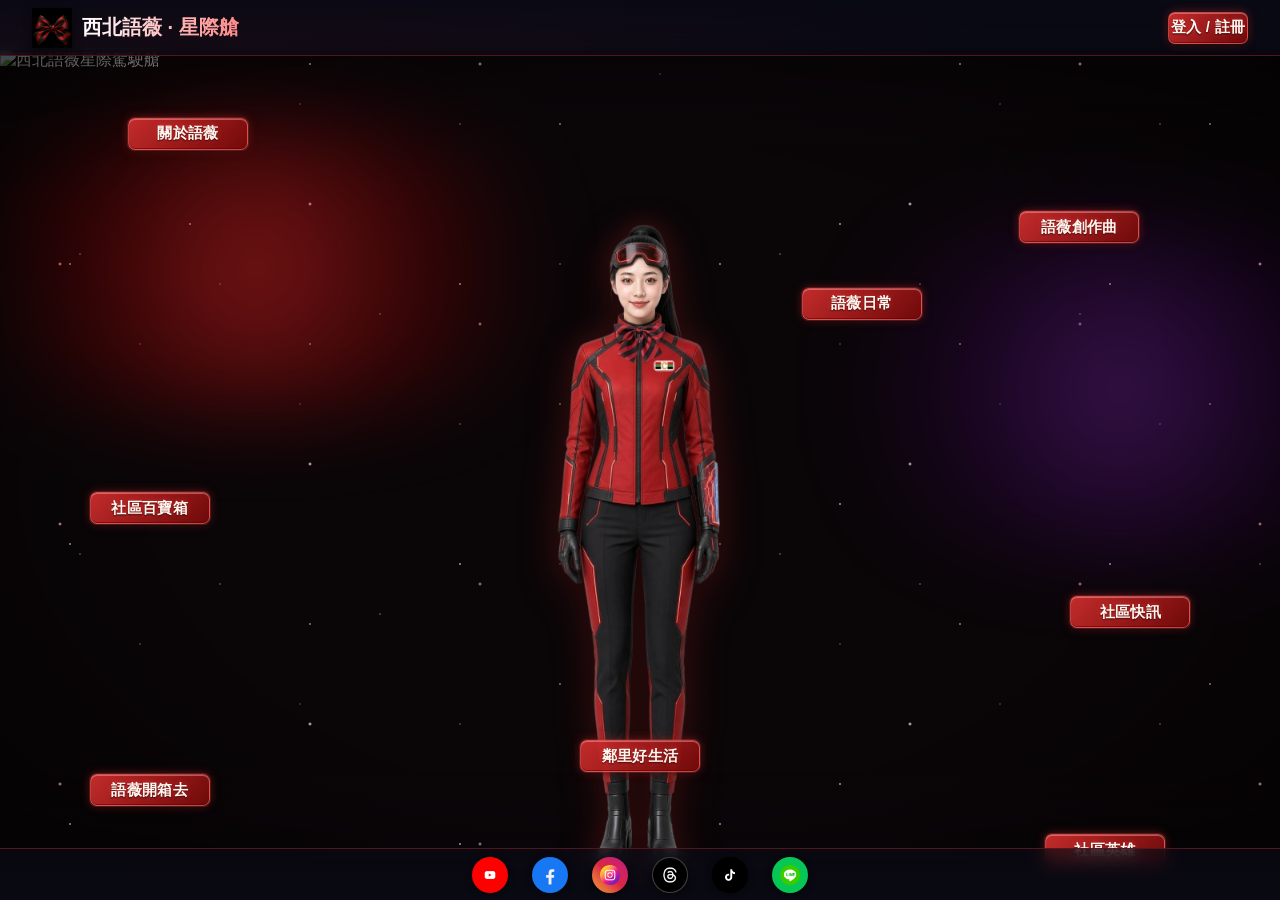
==== index.html @ d0bee178 "Add files via upload" ====
<!DOCTYPE html>
<html lang="zh-Hant">
<head>
    <meta charset="UTF-8">
    <meta name="viewport" content="width=device-width, initial-scale=1.0">
    <meta name="theme-color" content="#d32f2f">
    <meta name="apple-mobile-web-app-capable" content="yes">
    <meta name="apple-mobile-web-app-status-bar-style" content="black-translucent">
    <meta name="apple-mobile-web-app-title" content="語薇星際艙">
    <link rel="apple-touch-icon" href="assets/icon-192.png">
    <title>西北語薇星際艙</title>
    <link rel="stylesheet" href="css/styles.css?v=20261011-yuwei-82vh">
    <link rel="manifest" href="manifest.json">
</head>
<body>
    <div id="app" class="app-container">
      <div class="stars-bg" id="starsBg"></div>
      <!-- Header Bar -->
      <header class="header-bar">
        <div class="header-logo">
          <img class="logo-bowtie" src="assets/logo.svg" alt="西北語薇 LOGO"
               onerror="this.onerror=null;this.src='data:image/svg+xml;utf8,<svg xmlns=%22http://www.w3.org/2000/svg%22 viewBox=%220 0 64 64%22><defs><pattern id=%22s%22 patternUnits=%22userSpaceOnUse%22 width=%2212%22 height=%2212%22 patternTransform=%22rotate(45)%22><rect width=%226%22 height=%2212%22 fill=%22%23e53935%22/><rect x=%226%22 width=%226%22 height=%2212%22 fill=%22%23141414%22/></pattern></defs><path d=%22M4 18 Q20 22 30 32 Q20 42 4 46 Q14 32 4 18 Z%22 fill=%22url(%23s)%22 stroke=%22%235a0000%22 stroke-width=%221.2%22/><path d=%22M60 18 Q44 22 34 32 Q44 42 60 46 Q50 32 60 18 Z%22 fill=%22url(%23s)%22 stroke=%22%235a0000%22 stroke-width=%221.2%22/><path d=%22M26 24 L38 24 Q40 24 40 32 Q40 40 38 40 L26 40 Q24 40 24 32 Q24 24 26 24 Z%22 fill=%22url(%23s)%22 stroke=%22%235a0000%22 stroke-width=%221.2%22/></svg>'"/>
          <span class="header-title">西北語薇 · 星際艙</span>
        </div>
        <div class="header-user">
          <div class="starlight-cert" id="starlightCert" style="display:none;">
            <span class="level-badge" id="userLevel">LV1 見習艙員</span>
            <div class="exp-bar-wrap"><div class="exp-bar" id="userExpBar"></div></div>
            <span class="coins">✦ <span id="userCoins">0</span></span>
          </div>
          <button class="btn btn-ghost" id="installBtn" style="display:none;">↓ 安裝</button>
          <button class="btn" id="authBtn">登入 / 註冊</button>
        </div>
      </header>
      <!-- Main Content -->
      <main class="main-content">
        <!-- Home Page - Cockpit Full BG -->
        <section class="page page-transition cockpit-page active" id="page-home" data-level="0">
          <div class="cockpit-bg">
            <!-- 優先讀取使用者放置的真實背景圖 -->
            <img src="assets/cockpit-bg.jpg" alt="西北語薇星際駕駛艙"
                 onerror="this.onerror=null;this.src='https://coresg-normal.trae.ai/api/ide/v1/text_to_image?prompt=Interior%20of%20a%20futuristic%20sci-fi%20spacecraft%20cockpit%20control%20room%20with%20dark%20red%20and%20black%20color%20scheme%2C%20multiple%20HUD%20screens%20on%20top%2C%20a%20steering%20wheel%20console%20in%20the%20middle%2C%20pilot%20seat%20on%20right%2C%20storage%20locker%20box%20on%20left%2C%20holographic%20community%20map%20projector%20in%20bottom%20center%2C%20double%20unboxing%20screens%20bottom%20left%2C%20news%20ticker%20screen%20and%20shield%20honor%20display%20bottom%20right%2C%20space%20nebula%20red%20swirl%20outside%20the%20window%2C%20anime%20illustration%20style%2C%20cinematic%20lighting%2C%20highly%20detailed&image_size=portrait_16_9';"
                 referrerpolicy="no-referrer" />
            <!-- 駕駛艙窗外景色動畫：星際穿越流動星點 + 星雲脈動光暈 -->
            <div class="cockpit-window-anim">
              <div class="star-layer star-layer-1"></div>
              <div class="star-layer star-layer-2"></div>
              <div class="star-layer star-layer-3"></div>
              <div class="nebula-glow nebula-red"></div>
              <div class="nebula-glow nebula-purple"></div>
              <div class="floating-particles">
                <span></span><span></span><span></span><span></span><span></span>
                <span></span><span></span><span></span><span></span><span></span>
              </div>
            </div>
            <div class="cockpit-vignette"></div>
          </div>
          <!-- 西北語薇人物 — 優先載入 assets/yuwei.png，否則 fallback 生成圖 -->
          <div class="cockpit-figures">
            <img class="yuwei-figure" src="assets/yuwei.png" alt="西北語薇"
                 onerror="this.onerror=null;this.src='https://coresg-normal.trae.ai/api/ide/v1/text_to_image?prompt=full%20body%20portrait%20of%20a%20young%20beautiful%20asian%20woman%20with%20long%20black%20hair%20in%20high%20ponytail%2C%20wearing%20red%20sci-fi%20goggles%20on%20forehead%2C%20red%20and%20black%20tech%20jacket%20with%20red%20black%20striped%20bow%20tie%2C%20badge%20on%20left%20chest%2C%20glowing%20device%20on%20left%20forearm%2C%20black%20pants%2C%20black%20boots%2C%20standing%20front%20view%2C%20isolated%20on%20transparent%20background%2C%20realistic%20style%2C%20high%20detail&image_size=portrait_16_9';"
                 referrerpolicy="no-referrer" />
          </div>
          <div class="cockpit-hotspots">
            <button class="hotspot-btn hs-about" data-topic="about">
              <span class="hs-text">關於語薇</span></button>
            <button class="hotspot-btn hs-music" data-topic="music">
              <span class="hs-text">語薇創作曲</span></button>
            <button class="hotspot-btn hs-daily" data-topic="daily">
              <span class="hs-text">語薇日常</span></button>
            <button class="hotspot-btn hs-toolbox" data-topic="toolbox">
              <span class="hs-text">社區百寶箱</span></button>
            <button class="hotspot-btn hs-unbox" data-topic="unbox">
              <span class="hs-text">語薇開箱去</span></button>
            <button class="hotspot-btn hs-neighbor" data-topic="neighbor">
              <span class="hs-text">鄰里好生活</span></button>
            <button class="hotspot-btn hs-news" data-topic="news">
              <span class="hs-text">社區快訊</span></button>
            <button class="hotspot-btn hs-hero" data-topic="hero">
              <span class="hs-text">社區英雄</span></button>
          </div>
          <!-- 舊元素保留以防止 JS 報錯，但 CSS 強制隱藏 -->
          <div class="home-hero" style="display:none"></div>
          <div class="menu-3d-wrap" style="display:none"><div class="menu-3d-grid" id="menuGrid"></div></div>
        </section>
        <!-- Sub pages will be injected via JS -->
      </main>
      <!-- PWA 安裝提示 Modal -->
      <div class="modal-overlay" id="pwaInstallModal">
        <div class="modal-box pwa-install-box">
          <div class="pwa-install-icon">
            <svg viewBox="0 0 64 64" aria-hidden="true">
              <defs>
                <pattern id="pwaBowtie" patternUnits="userSpaceOnUse" width="12" height="12" patternTransform="rotate(45)">
                  <rect width="6" height="12" fill="#e53935"/>
                  <rect x="6" width="6" height="12" fill="#141414"/>
                </pattern>
              </defs>
              <path d="M4 18 Q20 22 30 32 Q20 42 4 46 Q14 32 4 18 Z" fill="url(#pwaBowtie)" stroke="#5a0000" stroke-width="1.2"/>
              <path d="M60 18 Q44 22 34 32 Q44 42 60 46 Q50 32 60 18 Z" fill="url(#pwaBowtie)" stroke="#5a0000" stroke-width="1.2"/>
              <path d="M26 24 L38 24 Q40 24 40 32 Q40 40 38 40 L26 40 Q24 40 24 32 Q24 24 26 24 Z" fill="url(#pwaBowtie)" stroke="#5a0000" stroke-width="1.2"/>
            </svg>
          </div>
          <h2 class="modal-title">安裝西北語薇</h2>
          <p class="modal-subtitle">將星際艙安裝到你的裝置，隨時與語薇展開冒險</p>
          <ul class="pwa-features">
            <li>🚀 一鍵開啟，離線也能暢遊星際</li>
            <li>📱 全螢幕沉浸式體驗</li>
            <li>⭐ 專屬西北語薇 APP 圖示</li>
          </ul>
          <div class="pwa-install-actions">
            <button class="btn btn-block" id="pwaInstallBtn">立即安裝</button>
            <button class="btn btn-ghost" id="pwaLaterBtn">稍後再說</button>
          </div>
        </div>
      </div>
      <!-- Login / Register Modal -->
      <div class="modal-overlay" id="authModal">
        <div class="modal-box">
          <h2 class="modal-title" id="authModalTitle">登入星光艙</h2>
          <p class="modal-subtitle" id="authModalSubtitle">與語薇一起展開星際冒險</p>
          <form id="authForm">
            <div class="form-group" id="nameGroup" style="display:none;">
              <label>艙員暱稱</label>
              <input type="text" id="inputName" placeholder="輸入你的星際名號" maxlength="20"/>
            </div>
            <div class="form-group">
              <label>電子郵件</label>
              <input type="email" id="inputEmail" placeholder="star@nwrose.tw" required/>
            </div>
            <div class="form-group">
              <label>密碼</label>
              <input type="password" id="inputPassword" placeholder="至少 6 個字元" minlength="6" required/>
            </div>
            <button type="submit" class="btn btn-block" id="authSubmitBtn">登入</button>
          </form>
          <div class="modal-divider">或</div>
          <button class="btn-google" id="googleSignInBtn">
            <svg width="18" height="18" viewBox="0 0 48 48"><path fill="#FFC107" d="M43.611 20.083H42V20H24v8h11.303c-1.649 4.657-6.08 8-11.303 8-6.627 0-12-5.373-12-12s5.373-12 12-12c3.059 0 5.842 1.154 7.961 3.039l5.657-5.657C34.046 6.053 29.268 4 24 4 12.955 4 4 12.955 4 24s8.955 20 20 20 20-8.955 20-20c0-1.341-.138-2.65-.389-3.917z"/><path fill="#FF3D00" d="m6.306 14.691 6.571 4.819C14.655 15.108 18.961 12 24 12c3.059 0 5.842 1.154 7.961 3.039l5.657-5.657C34.046 6.053 29.268 4 24 4 16.318 4 9.656 8.337 6.306 14.691z"/><path fill="#4CAF50" d="M24 44c5.166 0 9.86-1.977 13.409-5.192l-6.19-5.238C29.211 35.091 26.715 36 24 36c-5.202 0-9.619-3.317-11.283-7.946l-6.522 5.025C9.505 39.556 16.227 44 24 44z"/><path fill="#1976D2" d="M43.611 20.083H42V20H24v8h11.303c-.795 2.255-2.251 4.188-4.085 5.57l6.19 5.238C36.971 39.205 44 34 44 24c0-1.341-.138-2.65-.389-3.917z"/></svg>
            以 Google 帳號繼續
          </button>
          <div class="modal-switch">
            <span id="authModeSwitch">還沒有星光證？立即註冊</span>
          </div>
        </div>
      </div>
      <!-- Level Up Overlay -->
      <div class="level-up-overlay" id="levelUpOverlay">
        <div class="level-up-content">
          <div class="level-up-badge" id="levelUpBadge">LV UP!</div>
          <div class="level-up-title" id="levelUpTitle">升級為見習艙員</div>
        </div>
      </div>
      <!-- Footer — 社群媒體連結列（圖示可自行更換：替換 assets/social-*.png 即可） -->
      <footer class="footer-bar">
        <div class="footer-social">
          <a class="social-btn social-yt" href="https://www.youtube.com/@西北語薇" target="_blank" rel="noopener noreferrer" aria-label="Youtube">
            <img class="social-icon" src="assets/social-youtube.png" alt="Youtube"
                 onerror="this.onerror=null;this.src='data:image/svg+xml;utf8,<svg xmlns=%22http://www.w3.org/2000/svg%22 viewBox=%220 0 24 24%22 fill=%22%23ffffff%22><path d=%22M23.5 6.5a3 3 0 0 0-2.1-2.1C19.5 4 12 4 12 4s-7.5 0-9.4.4A3 3 0 0 0 .5 6.5 31 31 0 0 0 0 12a31 31 0 0 0 .5 5.5 3 3 0 0 0 2.1 2.1C4.5 20 12 20 12 20s7.5 0 9.4-.4a3 3 0 0 0 2.1-2.1A31 31 0 0 0 24 12a31 31 0 0 0-.5-5.5zM9.6 15.6V8.4l6.2 3.6-6.2 3.6z%22/></svg>'"/>
          </a>
          <a class="social-btn social-fb" href="https://www.facebook.com/nwcom.rose" target="_blank" rel="noopener noreferrer" aria-label="Facebook">
            <img class="social-icon" src="assets/social-facebook.png" alt="Facebook"
                 onerror="this.onerror=null;this.src='data:image/svg+xml;utf8,<svg xmlns=%22http://www.w3.org/2000/svg%22 viewBox=%220 0 24 24%22 fill=%22%23ffffff%22><path d=%22M22 12a10 10 0 1 0-11.6 9.9v-7H7.9V12h2.5V9.8c0-2.5 1.5-3.9 3.8-3.9 1.1 0 2.2.2 2.2.2v2.5h-1.2c-1.2 0-1.6.8-1.6 1.6V12h2.8l-.4 2.9h-2.3v7A10 10 0 0 0 22 12z%22/></svg>'"/>
          </a>
          <a class="social-btn social-ig" href="https://www.instagram.com/nwcom.rose" target="_blank" rel="noopener noreferrer" aria-label="Instagram">
            <img class="social-icon" src="assets/social-instagram.png" alt="Instagram"
                 onerror="this.onerror=null;this.src='data:image/svg+xml;utf8,<svg xmlns=%22http://www.w3.org/2000/svg%22 viewBox=%220 0 24 24%22 fill=%22%23ffffff%22><path d=%22M12 2.2c3.2 0 3.6 0 4.8.1 1.2.1 1.8.3 2.2.4.6.2 1 .5 1.4.9.4.4.7.8.9 1.4.2.4.3 1 .4 2.2.1 1.2.1 1.6.1 4.8s0 3.6-.1 4.8c-.1 1.2-.3 1.8-.4 2.2-.2.6-.5 1-.9 1.4-.4.4-.8.7-1.4.9-.4.2-1 .3-2.2.4-1.2.1-1.6.1-4.8.1s-3.6 0-4.8-.1c-1.2-.1-1.8-.3-2.2-.4-.6-.2-1-.5-1.4-.9-.4-.4-.7-.8-.9-1.4-.2-.4-.3-1-.4-2.2C2.2 15.6 2.2 15.2 2.2 12s0-3.6.1-4.8c.1-1.2.3-1.8.4-2.2.2-.6.5-1 .9-1.4.4-.4.8-.7 1.4-.9.4-.2 1-.3 2.2-.4C8.4 2.2 8.8 2.2 12 2.2zm0 1.8c-3.1 0-3.5 0-4.7.1-1.1.1-1.7.2-2.1.4-.5.2-.9.4-1.3.8-.4.4-.6.8-.8 1.3-.2.4-.3 1-.4 2.1C2.6 9.5 2.6 9.9 2.6 13s0 3.5.1 4.7c.1 1.1.2 1.7.4 2.1.2.5.4.9.8 1.3.4.4.8.6 1.3.8.4.2 1 .3 2.1.4 1.2.1 1.6.1 4.7.1s3.5 0 4.7-.1c1.1-.1 1.7-.2 2.1-.4.5-.2.9-.4 1.3-.8.4-.4.6-.8.8-1.3.2-.4.3-1 .4-2.1.1-1.2.1-1.6.1-4.7s0-3.5-.1-4.7c-.1-1.1-.2-1.7-.4-2.1-.2-.5-.4-.9-.8-1.3-.4-.4-.8-.6-1.3-.8-.4-.2-1-.3-2.1-.4-1.2-.1-1.6-.1-4.7-.1zm0 3a5 5 0 1 1 0 10 5 5 0 0 1 0-10zm0 1.8a3.2 3.2 0 1 0 0 6.4 3.2 3.2 0 0 0 0-6.4zm5.2-2.1a1.2 1.2 0 1 1 0 2.4 1.2 1.2 0 0 1 0-2.4z%22/></svg>'"/>
          </a>
          <a class="social-btn social-th" href="https://www.threads.com/@nwcom.rose" target="_blank" rel="noopener noreferrer" aria-label="Threads">
            <img class="social-icon" src="assets/social-threads.png" alt="Threads"
                 onerror="this.onerror=null;this.src='data:image/svg+xml;utf8,<svg xmlns=%22http://www.w3.org/2000/svg%22 viewBox=%220 0 24 24%22 fill=%22%23ffffff%22><path fill-rule=%22evenodd%22 clip-rule=%22evenodd%22 d=%22M12.262 0c-.937 0-1.7.001-2.44.041C6.194.199 3.7 2.677 3.548 6.123c-.08.183-.145.373-.196.57-.022.081-.04.162-.055.243-.078.418-.105.851-.105 1.294v.078c0 4.35 3.532 7.874 7.882 7.874h.018c3.798 0 6.936-2.7 7.725-6.372.064-.296.098-.598.101-.904h-3.76a3.95 3.95 0 0 1-2.393 3.387 4.24 4.24 0 0 1-1.79.395c-2.234 0-4.044-1.816-4.044-4.054 0-2.238 1.81-4.054 4.044-4.054.644 0 1.25.15 1.791.417a3.95 3.95 0 0 1 2.393 3.387h5.58c.003-.306-.033-.608-.097-.904-.8-3.672-3.927-6.372-7.725-6.372h-.018c-4.35 0-7.882 3.524-7.882 7.874v.078c0 .443.027.876.105 1.294.015.081.033.162.055.243.051.197.116.387.196.57.152 3.446 2.646 5.924 6.274 6.082.74.04 1.503.041 2.44.041s1.7-.001 2.44-.041c3.628-.158 6.122-2.636 6.274-6.082.08-.183.145-.373.196-.57.022-.081.04-.162.055-.243.078-.418.105-.851.105-1.294v-.078c0-4.35-3.532-7.874-7.882-7.874H12.262zm.252 6.5c-1.79 0-3.243 1.453-3.243 3.243 0 1.79 1.453 3.243 3.243 3.243 1.79 0 3.243-1.453 3.243-3.243 0-1.79-1.453-3.243-3.243-3.243z%22/></svg>'"/>
          </a>
          <a class="social-btn social-tt" href="https://www.tiktok.com/@nwcom.rose" target="_blank" rel="noopener noreferrer" aria-label="TikTok">
            <img class="social-icon" src="assets/social-tiktok.png" alt="TikTok"
                 onerror="this.onerror=null;this.src='data:image/svg+xml;utf8,<svg xmlns=%22http://www.w3.org/2000/svg%22 viewBox=%220 0 24 24%22 fill=%22%23ffffff%22><path d=%22M19.6 6.3a5.6 5.6 0 0 1-3.3-1.1 5.6 5.6 0 0 1-2.1-3.2h-3.4v13.1a2.8 2.8 0 1 1-2-2.7V8.8a6.2 6.2 0 1 0 5.4 6.1V9.2a8.9 8.9 0 0 0 5.4 1.8V7.6c0-.4 0-.9-.1-1.3z%22/></svg>'"/>
          </a>
          <a class="social-btn social-line" href="#" aria-label="Line" onclick="return false;">
            <img class="social-icon" src="assets/social-line.png" alt="Line"
                 onerror="this.onerror=null;this.src='data:image/svg+xml;utf8,<svg xmlns=%22http://www.w3.org/2000/svg%22 viewBox=%220 0 24 24%22 fill=%22%23ffffff%22><path d=%22M12 2C6.5 2 2 5.6 2 10c0 2.5 1.5 4.7 3.8 6.1-.1.5-.6 2.2-.7 2.6-.2.5.2.5.4.4.2-.1 2.4-1.6 3.3-2.2 1 .3 2.1.5 3.2.5 5.5 0 10-3.6 10-8S17.5 2 12 2zm-2 9.5c-.4 0-.7-.3-.7-.7s.3-.7.7-.7.7.3.7.7-.3.7-.7.7zm4 0c-.4 0-.7-.3-.7-.7s.3-.7.7-.7.7.3.7.7-.3.7-.7.7z%22/></svg>'"/>
          </a>
        </div>
      </footer>
    </div>

    <script src="https://www.gstatic.com/firebasejs/10.7.0/firebase-app-compat.js"></script>
    <script src="https://www.gstatic.com/firebasejs/10.7.0/firebase-auth-compat.js"></script>
    <script src="https://www.gstatic.com/firebasejs/10.7.0/firebase-firestore-compat.js"></script>
    <script>
        const firebaseConfig = {
            apiKey: "AIzaSyAH3dKwLLlg5-5jPwEbIZ2WKP41TaV68EY",
            authDomain: "nw-rose.firebaseapp.com",
            projectId: "nw-rose",
            storageBucket: "nw-rose.firebasestorage.app",
            messagingSenderId: "308252489419",
            appId: "1:308252489419:web:455d75bcc6398e78660d4e",
            measurementId: "G-3W3PYCF1D8"
        };
        firebase.initializeApp(firebaseConfig);
    </script>
    <script>
        if ('serviceWorker' in navigator) {
            window.addEventListener('load', () => {
                navigator.serviceWorker.register('./service-worker.js')
                    .then(registration => {
                        console.log('Service Worker 註冊成功:', registration);
                    })
                    .catch(error => {
                        console.log('Service Worker 註冊失敗:', error);
                    });
            });
        }
    </script>
    <script src="js/app.js?v=20261011-pwa-install"></script>
</body>
</html>
---- css/styles.css ----
* {
    margin: 0;
    padding: 0;
    box-sizing: border-box;
}

:root {
    --primary-red: #d32f2f;
    --dark-bg: #0a0a0f;
    --star-white: #ffffff;
}

.app-container {
    width: 100vw;
    height: 100vh;
    overflow: hidden;
    position: relative;
}

html, body {
    font-family: "Microsoft JhengHei", "PingFang TC", sans-serif;
    background: var(--dark-bg);
    color: #fff;
    -webkit-overflow-scrolling: touch;
}

.page {
    position: absolute;
    inset: 0;
    width: 100%;
    height: 100%;
    display: none;
    overflow: hidden;
}

.page.active {
    display: flex;
    flex-direction: column;
}

.page-transition {
    animation: starWarpIn 0.8s cubic-bezier(.2,.8,.2,1);
}

@keyframes starWarpIn {
    0% {
        opacity: 0;
        transform: scale(1.3) perspective(800px) rotateX(10deg);
        filter: blur(8px);
    }
    100% {
        opacity: 1;
        transform: scale(1) perspective(800px) rotateX(0);
        filter: blur(0);
    }
}

.stars-bg {
    position: absolute;
    inset: 0;
    z-index: 0;
    background: radial-gradient(ellipse at 20% 10%, rgba(211,47,47,0.25) 0%, transparent 50%),
                radial-gradient(ellipse at 80% 90%, rgba(211,47,47,0.15) 0%, transparent 50%),
                linear-gradient(180deg, #050510 0%, #0a0a1a 50%, #0f0508 100%);
}

.star {
    position: absolute;
    background: #fff;
    border-radius: 50%;
    pointer-events: none;
    animation: starFloat linear infinite;
}

@keyframes starFloat {
    0% {
        transform: translateY(0) translateX(0);
        opacity: 0.2;
    }
    50% {
        opacity: 1;
    }
    100% {
        transform: translateY(-120vh) translateX(15px);
        opacity: 0.2;
    }
}

.star.layer-1 {
    box-shadow: 0 0 4px rgba(255,255,255,0.8);
}

.star.layer-2 {
    box-shadow: 0 0 2px rgba(255,200,200,0.6);
}

.header-bar {
    position: fixed;
    top: 0;
    left: 0;
    width: 100%;
    z-index: 9999;
    display: flex;
    align-items: center;
    justify-content: space-between;
    padding: 1vh 3vw;
    background: linear-gradient(180deg, rgba(10,10,20,0.97) 0%, rgba(10,10,20,0.7) 100%);
    border-bottom: 1px solid rgba(211,47,47,0.35);
    backdrop-filter: blur(8px);
    -webkit-backdrop-filter: blur(8px);
    flex-shrink: 0;
    height: 7vh;
    min-height: 44px;
    box-sizing: border-box;
}

@media (min-width: 768px) {
    .header-bar {
        height: 6vh;
        min-height: 52px;
    }
}

@media (min-width: 1200px) {
    .header-bar {
        height: 5.5vh;
        min-height: 56px;
    }
}

.header-logo {
    display: flex;
    align-items: center;
    gap: 10px;
}

/* ===== Footer — 社群媒體連結列（固定底部、最上層） ===== */
.footer-bar {
    position: fixed;
    bottom: 0;
    left: 0;
    width: 100%;
    z-index: 9999;
    display: flex;
    align-items: center;
    justify-content: center;
    padding: 0.8vh 3vw;
    background: linear-gradient(0deg, rgba(10,10,20,0.97) 0%, rgba(10,10,20,0.7) 100%);
    border-top: 1px solid rgba(211,47,47,0.35);
    backdrop-filter: blur(8px);
    -webkit-backdrop-filter: blur(8px);
    height: 6.5vh;
    min-height: 42px;
    box-sizing: border-box;
}
@media (min-width: 768px) {
    .footer-bar { height: 6vh; min-height: 48px; }
}
@media (min-width: 1200px) {
    .footer-bar { height: 5.5vh; min-height: 52px; }
}
.footer-social {
    display: flex;
    align-items: center;
    justify-content: center;
    gap: clamp(8px, 3vw, 24px);
}
.social-btn {
    display: inline-flex;
    align-items: center;
    justify-content: center;
    width: 32px;
    height: 32px;
    border-radius: 50%;
    color: #fff;
    text-decoration: none;
    transition: transform 0.22s ease, filter 0.22s ease, box-shadow 0.22s ease;
    box-shadow: 0 2px 6px rgba(0,0,0,0.5);
}
.social-btn .social-icon {
    width: 18px;
    height: 18px;
    display: block;
    object-fit: contain;
}
.social-btn:hover {
    transform: translateY(-2px) scale(1.1);
    filter: brightness(1.15);
    box-shadow: 0 4px 10px rgba(0,0,0,0.6), 0 0 12px rgba(211,47,47,0.4);
}
.social-btn:active { transform: scale(0.95); }
.social-yt   { background: #FF0000; }
.social-fb   { background: #1877F2; }
.social-ig   { background: linear-gradient(45deg, #f09433 0%, #e6683c 25%, #dc2743 50%, #cc2366 75%, #bc1888 100%); }
.social-th   { background: #000000; border: 1px solid rgba(255,255,255,0.25); }
.social-tt   { background: #000000; }
.social-line { background: #06C755; }
@media (max-width: 360px) {
    .social-btn { width: 28px; height: 28px; }
    .social-btn .social-icon { width: 16px; height: 16px; }
}
@media (min-width: 768px) {
    .social-btn { width: 36px; height: 36px; }
    .social-btn .social-icon { width: 20px; height: 20px; }
}

.logo-bowtie {
    width: 40px;
    height: 40px;
    display: inline-block;
    object-fit: contain;
    filter: drop-shadow(0 2px 4px rgba(0,0,0,0.5));
}

.header-title {
    font-size: clamp(14px, 2.2vw, 20px);
    font-weight: 700;
    background: linear-gradient(90deg, #fff, #ff8888);
    -webkit-background-clip: text;
    color: transparent;
}

.header-user {
    display: flex;
    align-items: center;
    gap: 10px;
}

.btn {
    background: linear-gradient(135deg, var(--primary-red), #b71c1c);
    color: #fff;
    border: none;
    padding: 8px 16px;
    border-radius: 20px;
    font-weight: 600;
    cursor: pointer;
    box-shadow: 0 4px 15px rgba(211,47,47,0.4);
    transition: transform 0.2s;
}

.btn:hover {
    transform: translateY(-2px);
}

.btn-ghost {
    background: transparent;
    border: 1px solid rgba(211,47,47,0.6);
}

/* 登入/註冊按鈕 — 與首頁熱區按鈕同款：80×26 紅黑漸層 + 雙層發光 + 脈衝呼吸邊框 */
#authBtn {
    display: inline-flex;
    align-items: center;
    justify-content: center;
    width: 80px;
    min-width: 80px;
    max-width: 80px;
    height: 26px;
    min-height: 26px;
    padding: 0 4px;
    font-family: "Noto Sans TC", "Microsoft JhengHei", sans-serif;
    font-weight: 700;
    font-size: clamp(12px, 2.9vw, 14px);
    line-height: 1.1;
    color: #fff6ef;
    text-shadow: 0 0 5px rgba(255,60,60,0.6), 0 1px 2px rgba(0,0,0,0.9);
    background: linear-gradient(135deg, rgba(211,47,47,0.92) 0%, rgba(120,10,10,0.92) 100%);
    border: 1.2px solid rgba(255,120,120,0.5);
    border-radius: 7px;
    box-shadow:
        inset 0 1px 0 rgba(255,220,220,0.35),
        inset 0 -1px 0 rgba(80,0,0,0.5),
        0 2px 6px rgba(0,0,0,0.55),
        0 0 10px rgba(211,47,47,0.5);
    backdrop-filter: blur(1.5px);
    -webkit-backdrop-filter: blur(1.5px);
    cursor: pointer;
    transition: transform 0.22s ease, filter 0.22s ease, box-shadow 0.22s ease;
    letter-spacing: 0.3px;
    white-space: nowrap;
    box-sizing: border-box;
    text-align: center;
    animation: hsPulse 2.4s ease-in-out infinite;
}
#authBtn:hover {
    transform: translateY(-2px) scale(1.04);
    filter: brightness(1.2);
    box-shadow:
        inset 0 1px 0 rgba(255,220,220,0.35),
        inset 0 -1px 0 rgba(80,0,0,0.5),
        0 4px 10px rgba(0,0,0,0.6),
        0 0 18px rgba(211,47,47,0.75);
}
#authBtn:active {
    transform: scale(0.98);
}
@media (min-width: 768px) {
    #authBtn { width: 100px; height: 30px; font-size: 14px; }
}
@media (min-width: 1200px) {
    #authBtn { width: 120px; height: 32px; font-size: 15px; }
}
@media (max-width: 360px) {
    #authBtn { width: 72px; height: 24px; font-size: 11px; }
}

.starlight-cert {
    display: flex;
    align-items: center;
    gap: 15px;
    padding: 6px 14px;
    background: rgba(255,255,255,0.05);
    border: 1px solid rgba(211,47,47,0.3);
    border-radius: 14px;
}

.level-badge {
    padding: 3px 10px;
    background: linear-gradient(90deg, var(--primary-red), #ff6f6f);
    border-radius: 10px;
    font-size: 12px;
    font-weight: 700;
}

.exp-bar-wrap {
    width: clamp(80px, 15vw, 140px);
    height: 6px;
    background: rgba(255,255,255,0.1);
    border-radius: 3px;
    overflow: hidden;
}

.exp-bar {
    height: 100%;
    background: linear-gradient(90deg, var(--primary-red), #ffeb3b);
    width: 0%;
    transition: width 0.5s;
}

.coins {
    display: flex;
    align-items: center;
    gap: 4px;
    font-size: 13px;
}

.main-content {
    flex: 1;
    position: relative;
    overflow: hidden;
    padding-top: 7vh;
    padding-bottom: 6.5vh;
}
@media (min-width: 768px) {
    .main-content { padding-top: 6vh; padding-bottom: 6vh; }
}
@media (min-width: 1200px) {
    .main-content { padding-top: 5.5vh; padding-bottom: 5.5vh; }
}

.home-hero {
    position: relative;
    z-index: 2;
    height: 100%;
    display: flex;
    flex-direction: column;
    align-items: center;
    justify-content: flex-start;
    padding-top: 2vh;
}

.hero-portrait-wrap {
    width: clamp(120px, 22vw, 220px);
    height: clamp(120px, 22vw, 220px);
    border-radius: 50%;
    border: 3px solid var(--primary-red);
    box-shadow: 0 0 40px rgba(211,47,47,0.6);
    overflow: hidden;
    background: linear-gradient(135deg, #1a1a2e, #0a0a15);
    display: flex;
    align-items: center;
    justify-content: center;
    position: relative;
}

.hero-portrait-wrap img {
    width: 100%;
    height: 100%;
    object-fit: cover;
}

.hero-title {
    margin-top: 1.5vh;
    font-size: clamp(20px, 4vw, 36px);
    font-weight: 800;
    text-align: center;
    letter-spacing: 2px;
}

.hero-title span {
    color: var(--primary-red);
}

.hero-subtitle {
    margin-top: 0.6vh;
    font-size: clamp(12px, 1.8vw, 16px);
    color: rgba(255,255,255,0.7);
    text-align: center;
}

.menu-3d-wrap {
    flex: 1;
    width: 100%;
    position: relative;
    perspective: 1400px;
    display: flex;
    align-items: center;
    justify-content: center;
    padding: 1vh 0;
}

.menu-3d-grid {
    position: relative;
    width: min(96vw, 1100px);
    transform-style: preserve-3d;
    display: grid;
    gap: clamp(8px, 1.5vw, 18px);
    grid-template-columns: repeat(2, 1fr);
    grid-template-rows: repeat(4, 1fr);
    height: min(62vh, 520px);
}

.menu-card {
    position: relative;
    border-radius: clamp(10px, 1.4vw, 16px);
    background: linear-gradient(145deg, rgba(25,25,40,0.9), rgba(10,10,20,0.9));
    border: 1px solid rgba(211,47,47,0.35);
    padding: clamp(10px, 1.2vw, 16px);
    cursor: pointer;
    transition: transform 0.35s cubic-bezier(.2,.8,.2,1), box-shadow 0.35s;
    transform-style: preserve-3d;
    display: flex;
    flex-direction: column;
    align-items: center;
    justify-content: center;
    gap: 8px;
}

.menu-card:hover {
    transform: translateZ(40px) rotateX(4deg) rotateY(-4deg);
    box-shadow: 0 15px 40px rgba(211,47,47,0.4), 0 0 0 1px rgba(211,47,47,0.6) inset;
}

.menu-card-icon {
    width: clamp(32px, 5vw, 52px);
    height: clamp(32px, 5vw, 52px);
    display: flex;
    align-items: center;
    justify-content: center;
    border-radius: 12px;
    background: linear-gradient(135deg, var(--primary-red), #8b0000);
    box-shadow: 0 4px 15px rgba(211,47,47,0.5);
    font-size: clamp(18px, 2.8vw, 28px);
}

.menu-card-title {
    font-size: clamp(12px, 1.8vw, 17px);
    font-weight: 700;
    text-align: center;
}

.menu-card-desc {
    font-size: clamp(10px, 1.3vw, 12px);
    color: rgba(255,255,255,0.55);
    text-align: center;
    line-height: 1.3;
}

.subpage-layout {
    flex-direction: column;
    padding: 2vh 4vw;
    gap: 1.5vh;
}

.subpage-header {
    display: flex;
    align-items: center;
    gap: 12px;
}

.back-btn {
    width: 36px;
    height: 36px;
    border-radius: 50%;
    background: rgba(211,47,47,0.2);
    border: 1px solid rgba(211,47,47,0.5);
    color: #fff;
    cursor: pointer;
    display: flex;
    align-items: center;
    justify-content: center;
    font-size: 18px;
}

.subpage-title {
    font-size: clamp(18px, 3vw, 28px);
    font-weight: 700;
    color: var(--primary-red);
}

.subpage-content {
    flex: 1;
    background: rgba(255,255,255,0.04);
    border: 1px solid rgba(211,47,47,0.2);
    border-radius: 16px;
    padding: clamp(16px, 2vw, 28px);
    display: flex;
    flex-direction: column;
    align-items: center;
    justify-content: center;
    text-align: center;
    overflow: hidden;
}

.placeholder-title {
    font-size: clamp(24px, 4vw, 44px);
    font-weight: 800;
    margin-bottom: 12px;
}

.placeholder-subtitle {
    font-size: clamp(13px, 2vw, 18px);
    color: rgba(255,255,255,0.7);
}

.modal-overlay {
    position: fixed;
    inset: 0;
    background: rgba(0,0,0,0.8);
    z-index: 100;
    display: none;
    align-items: center;
    justify-content: center;
    padding: 20px;
    backdrop-filter: blur(6px);
}

.modal-overlay.active {
    display: flex;
    animation: fadeIn 0.3s;
}

.modal-box {
    width: min(92vw, 420px);
    background: linear-gradient(160deg, #141428, #0a0a1a);
    border: 1px solid rgba(211,47,47,0.4);
    border-radius: 20px;
    padding: 28px 24px;
    box-shadow: 0 30px 80px rgba(211,47,47,0.3);
}

.modal-title {
    font-size: 22px;
    font-weight: 800;
    text-align: center;
    margin-bottom: 6px;
}

.modal-subtitle {
    font-size: 13px;
    color: rgba(255,255,255,0.6);
    text-align: center;
    margin-bottom: 22px;
}

.form-group {
    margin-bottom: 14px;
}

.form-group label {
    display: block;
    font-size: 13px;
    color: rgba(255,255,255,0.8);
    margin-bottom: 6px;
}

.form-group input {
    width: 100%;
    padding: 12px 14px;
    border-radius: 12px;
    background: rgba(255,255,255,0.06);
    border: 1px solid rgba(211,47,47,0.3);
    color: #fff;
    font-size: 14px;
    outline: none;
    transition: border-color 0.2s;
}

.form-group input:focus {
    border-color: var(--primary-red);
}

.btn-block {
    width: 100%;
    padding: 13px;
    border-radius: 12px;
    margin-top: 8px;
    font-size: 15px;
}

.modal-divider {
    display: flex;
    align-items: center;
    gap: 10px;
    margin: 18px 0;
    color: rgba(255,255,255,0.4);
    font-size: 12px;
}

.modal-divider::before,
.modal-divider::after {
    content: "";
    flex: 1;
    height: 1px;
    background: rgba(255,255,255,0.15);
}

.btn-google {
    width: 100%;
    padding: 12px;
    border-radius: 12px;
    background: #fff;
    color: #444;
    border: none;
    font-weight: 600;
    cursor: pointer;
    display: flex;
    align-items: center;
    justify-content: center;
    gap: 8px;
}

.modal-switch {
    margin-top: 16px;
    text-align: center;
    font-size: 13px;
    color: rgba(255,255,255,0.6);
}

.modal-switch span {
    color: var(--primary-red);
    font-weight: 600;
    cursor: pointer;
}

@keyframes fadeIn {
    from { opacity: 0; }
    to { opacity: 1; }
}

.level-up-overlay {
    position: fixed;
    inset: 0;
    z-index: 200;
    pointer-events: none;
    display: none;
    align-items: center;
    justify-content: center;
    background: radial-gradient(circle, rgba(211,47,47,0.3) 0%, rgba(0,0,0,0.9) 100%);
}

.level-up-overlay.active {
    display: flex;
    animation: levelBg 1.2s ease;
}

.level-up-content {
    text-align: center;
}

.level-up-badge {
    font-size: clamp(40px, 8vw, 80px);
    font-weight: 900;
    background: linear-gradient(135deg, #ffeb3b, var(--primary-red), #fff);
    -webkit-background-clip: text;
    color: transparent;
    filter: drop-shadow(0 0 20px rgba(255,235,59,0.8));
    animation: levelBadge 1.2s cubic-bezier(.2,1.6,.4,1);
}

.level-up-title {
    font-size: clamp(18px, 3vw, 28px);
    font-weight: 700;
    color: #fff;
    margin-top: 10px;
}

@keyframes levelBg {
    0% { opacity: 0; }
    20% { opacity: 1; }
    100% { opacity: 0; }
}

@keyframes levelBadge {
    0% {
        transform: scale(0.2) rotate(-20deg);
        opacity: 0;
    }
    40% {
        transform: scale(1.2) rotate(5deg);
        opacity: 1;
    }
    100% {
        transform: scale(1) rotate(0);
        opacity: 0;
    }
}

.reward-float {
    position: fixed;
    z-index: 150;
    padding: 6px 14px;
    background: linear-gradient(135deg, var(--primary-red), #ff6f6f);
    color: #fff;
    border-radius: 20px;
    font-weight: 700;
    font-size: 14px;
    pointer-events: none;
    animation: rewardFloat 1.5s ease forwards;
    box-shadow: 0 6px 20px rgba(211,47,47,0.5);
}

@keyframes rewardFloat {
    0% {
        opacity: 0;
        transform: translateY(0) scale(0.8);
    }
    20% {
        opacity: 1;
        transform: translateY(-20px) scale(1);
    }
    100% {
        opacity: 0;
        transform: translateY(-80px) scale(0.9);
    }
}

@media (min-width: 768px) {
    .menu-3d-grid {
        grid-template-columns: repeat(4, 1fr);
        grid-template-rows: repeat(2, 1fr);
    }
}

@media (min-width: 1200px) {
    .header-bar {
        padding: 1vh 2.5vw;
    }
}

.no-scrollbar::-webkit-scrollbar {
    display: none;
}

.no-scrollbar {
    scrollbar-width: none;
}

::-webkit-scrollbar {
    display: none;
}

body {
    scrollbar-width: none;
}

/* ===== 太空艙控制台菜單（覆蓋既有卡片風格） ===== */
.menu-3d-wrap {
  background: 
    radial-gradient(ellipse at 50% 100%, rgba(211,47,47,0.2) 0%, transparent 60%),
    repeating-linear-gradient(90deg, rgba(255,255,255,0.02) 0px, rgba(255,255,255,0.02) 1px, transparent 1px, transparent 40px),
    repeating-linear-gradient(0deg, rgba(255,255,255,0.02) 0px, rgba(255,255,255,0.02) 1px, transparent 1px, transparent 40px);
  border-top: 1px solid rgba(211,47,47,0.25);
  border-bottom: 1px solid rgba(211,47,47,0.25);
}
.menu-3d-grid {
  grid-template-columns: repeat(2, 1fr) !important;
  grid-template-rows: repeat(4, 1fr) !important;
  gap: clamp(6px, 1vw, 14px) !important;
  padding: clamp(8px, 1.2vw, 16px) !important;
  height: min(62vh, 540px) !important;
  width: min(96vw, 1100px) !important;
  perspective: 1200px;
}
@media (min-width: 768px) {
  .menu-3d-grid {
    grid-template-columns: repeat(4, 1fr) !important;
    grid-template-rows: repeat(2, 1fr) !important;
  }
}
/* 單一格子：太空艙置物平台 */
.menu-card {
  position: relative !important;
  flex-direction: column !important;
  justify-content: space-between !important;
  padding: clamp(6px, 0.9vw, 12px) !important;
  border-radius: clamp(8px, 1vw, 14px) !important;
  background: 
    linear-gradient(180deg, rgba(35,35,55,0.95) 0%, rgba(18,18,32,0.95) 100%) !important;
  border: 1px solid rgba(211,47,47,0.4) !important;
  box-shadow:
    inset 0 1px 0 rgba(255,255,255,0.08),
    inset 0 -8px 20px rgba(0,0,0,0.5),
    0 4px 18px rgba(0,0,0,0.5),
    0 0 0 1px rgba(211,47,47,0.15) !important;
  transform-style: preserve-3d !important;
  transition: transform 0.35s cubic-bezier(.2,.8,.2,1), box-shadow 0.35s !important;
  cursor: default !important;
  overflow: visible !important;
}
.menu-card::before {
  content: "";
  position: absolute;
  left: clamp(6px,1vw,12px);
  right: clamp(6px,1vw,12px);
  bottom: clamp(20%,2vw,28%);
  height: clamp(10px,1.4vw,16px);
  background:
    radial-gradient(ellipse at 50% 50%, rgba(211,47,47,0.5) 0%, transparent 70%);
  filter: blur(2px);
  z-index: 0;
  pointer-events: none;
}
.menu-card:hover {
  transform: translateZ(45px) rotateX(3deg) !important;
  box-shadow:
    inset 0 1px 0 rgba(255,255,255,0.12),
    inset 0 -8px 20px rgba(0,0,0,0.5),
    0 18px 50px rgba(211,47,47,0.35),
    0 0 0 1px rgba(211,47,47,0.7) !important;
}
/* 移除既有 icon 區塊，改為物品展示區 */
.menu-card-icon { display: none !important; }
.cockpit-item {
  position: relative;
  z-index: 2;
  flex: 1;
  width: 100%;
  display: flex;
  align-items: center;
  justify-content: center;
  min-height: 0;
  padding: clamp(2px,0.4vw,4px);
}
.cockpit-item svg {
  width: 100%;
  height: 100%;
  max-width: clamp(70px, 11vw, 120px);
  max-height: clamp(70px, 11vw, 120px);
  filter:
    drop-shadow(0 4px 8px rgba(0,0,0,0.6))
    drop-shadow(0 0 8px rgba(211,47,47,0.35));
  transition: transform 0.5s cubic-bezier(.2,.8,.2,1), filter 0.5s;
  transform-origin: 50% 85%;
}
.menu-card:hover .cockpit-item svg {
  transform: translateY(-6px) rotate(-2deg) scale(1.06);
  filter:
    drop-shadow(0 10px 14px rgba(0,0,0,0.7))
    drop-shadow(0 0 16px rgba(211,47,47,0.7));
  animation: floatItem 3s ease-in-out 0.5s infinite;
}
@keyframes floatItem {
  0%,100% { transform: translateY(-6px) rotate(-2deg) scale(1.06); }
  50% { transform: translateY(-12px) rotate(2deg) scale(1.08); }
}
/* 文字區塊 */
.menu-card-text {
  position: relative;
  z-index: 3;
  width: 100%;
  display: flex;
  flex-direction: column;
  gap: clamp(2px,0.4vw,4px);
  padding-top: clamp(4px,0.6vw,6px);
  border-top: 1px dashed rgba(211,47,47,0.35);
}
.menu-card-title {
  font-size: clamp(11px, 1.6vw, 15px) !important;
  font-weight: 700 !important;
  line-height: 1.2 !important;
  text-align: left !important;
  color: #fff !important;
  padding-left: 2px;
}
.menu-card-desc {
  display: none !important;
}
.menu-card-item-name {
  font-size: clamp(9px,1.15vw,11px);
  color: rgba(255,160,160,0.9);
  font-family: "Consolas", "Courier New", monospace;
  letter-spacing: 0.5px;
  padding-left: 2px;
}
/* 進入按鈕 */
.cockpit-enter-btn {
  position: relative;
  z-index: 4;
  margin-top: clamp(4px,0.6vw,6px);
  width: 100%;
  padding: clamp(5px,0.7vw,7px) clamp(8px,1vw,12px);
  border-radius: clamp(6px,0.8vw,10px);
  background: linear-gradient(135deg, #d32f2f 0%, #8b0000 100%);
  color: #fff;
  border: 1px solid rgba(255,255,255,0.2);
  font-size: clamp(10px,1.3vw,12px);
  font-weight: 700;
  letter-spacing: 0.8px;
  cursor: pointer;
  box-shadow:
    inset 0 1px 0 rgba(255,255,255,0.25),
    0 3px 10px rgba(211,47,47,0.5);
  transition: all 0.2s;
  display: inline-flex;
  align-items: center;
  justify-content: center;
  gap: 5px;
}
.cockpit-enter-btn:hover {
  transform: translateY(-1px);
  box-shadow:
    inset 0 1px 0 rgba(255,255,255,0.3),
    0 6px 18px rgba(211,47,47,0.7);
  filter: brightness(1.15);
}
.cockpit-enter-btn:active { transform: translateY(0); filter: brightness(0.95); }
.cockpit-enter-btn.locked {
  background: linear-gradient(135deg, #444 0%, #222 100%);
  border-color: rgba(255,255,255,0.1);
  box-shadow: inset 0 1px 0 rgba(255,255,255,0.1);
  cursor: not-allowed;
}

/* =======================================================
   COCKPIT REAL BG (v3 - 真實圖片背景 + 8 熱區)
   ======================================================= */
#page-home.cockpit-page {
  position: fixed;
  top: 7vh; left: 0;
  padding: 0 !important;
  margin: 0 !important;
  width: 100vw;
  height: 93vh;
  background: #0a0608;
  overflow: hidden;
}
@media (min-width: 768px) {
  #page-home.cockpit-page { top: 6vh; height: 94vh; }
}
@media (min-width: 1200px) {
  #page-home.cockpit-page { top: 5.5vh; height: 94.5vh; }
}
#page-home.cockpit-page .home-hero,
#page-home.cockpit-page .menu-3d-wrap {
  display: none !important;
}
.cockpit-bg {
  position: absolute;
  inset: 0;
  width: 100%;
  height: 100%;
  overflow: hidden;
  z-index: 0;
}
.cockpit-bg img {
  width: 100%;
  height: 100%;
  object-fit: cover;
  object-position: center center;
  display: block;
  user-select: none;
  -webkit-user-drag: none;
}
/* ===== 駕駛艙窗外景色動畫：星際穿越 + 星雲脈動 ===== */
.cockpit-window-anim {
  position: absolute;
  inset: 0;
  width: 100%;
  height: 100%;
  overflow: hidden;
  z-index: 1;
  pointer-events: none;
  mix-blend-mode: screen;
}
/* 三層星點，不同速度與密度，營造深度穿越感 */
.star-layer {
  position: absolute;
  top: -50%;
  left: -50%;
  width: 200%;
  height: 200%;
  background-repeat: repeat;
  will-change: transform;
}
.star-layer-1 {
  background-image:
    radial-gradient(1px 1px at 20px 30px, #fff, transparent),
    radial-gradient(1px 1px at 80px 120px, rgba(255,255,255,0.8), transparent),
    radial-gradient(1px 1px at 160px 60px, #fff, transparent),
    radial-gradient(1px 1px at 240px 180px, rgba(255,255,255,0.7), transparent),
    radial-gradient(1px 1px at 320px 90px, #fff, transparent),
    radial-gradient(1px 1px at 400px 200px, rgba(255,255,255,0.9), transparent),
    radial-gradient(1px 1px at 500px 40px, #fff, transparent),
    radial-gradient(1px 1px at 600px 150px, rgba(255,255,255,0.6), transparent);
  background-size: 700px 300px;
  opacity: 0.7;
  animation: starWarp 8s linear infinite;
}
.star-layer-2 {
  background-image:
    radial-gradient(1.5px 1.5px at 60px 80px, #ffe0e0, transparent),
    radial-gradient(1.5px 1.5px at 180px 40px, #fff, transparent),
    radial-gradient(1.5px 1.5px at 300px 160px, rgba(255,220,220,0.9), transparent),
    radial-gradient(1.5px 1.5px at 450px 100px, #fff, transparent),
    radial-gradient(1.5px 1.5px at 550px 220px, rgba(255,240,240,0.8), transparent);
  background-size: 650px 280px;
  opacity: 0.85;
  animation: starWarp 5s linear infinite;
}
.star-layer-3 {
  background-image:
    radial-gradient(2px 2px at 100px 120px, #ffb3b3, transparent),
    radial-gradient(2px 2px at 350px 60px, #fff, transparent),
    radial-gradient(2px 2px at 520px 180px, rgba(255,180,180,0.9), transparent);
  background-size: 600px 260px;
  opacity: 0.95;
  animation: starWarp 3s linear infinite;
}
@keyframes starWarp {
  0%   { transform: translate3d(0, 0, 0); }
  100% { transform: translate3d(-350px, -150px, 0); }
}
/* 星雲脈動光暈 */
.nebula-glow {
  position: absolute;
  border-radius: 50%;
  filter: blur(40px);
  will-change: opacity, transform;
}
.nebula-red {
  top: 8%;
  left: -10%;
  width: 60%;
  height: 35%;
  background: radial-gradient(circle, rgba(255,40,40,0.45) 0%, rgba(180,0,0,0.25) 40%, transparent 70%);
  animation: nebulaPulseRed 6s ease-in-out infinite;
}
.nebula-purple {
  top: 20%;
  right: -15%;
  width: 55%;
  height: 40%;
  background: radial-gradient(circle, rgba(140,40,200,0.35) 0%, rgba(80,0,120,0.2) 40%, transparent 70%);
  animation: nebulaPulsePurple 7.5s ease-in-out infinite;
}
@keyframes nebulaPulseRed {
  0%, 100% { opacity: 0.5; transform: scale(1); }
  50%      { opacity: 0.9; transform: scale(1.15); }
}
@keyframes nebulaPulsePurple {
  0%, 100% { opacity: 0.4; transform: scale(1.1); }
  50%      { opacity: 0.75; transform: scale(0.95); }
}
/* 飄浮粒子 */
.floating-particles {
  position: absolute;
  inset: 0;
  width: 100%;
  height: 100%;
}
.floating-particles span {
  position: absolute;
  width: 3px;
  height: 3px;
  background: rgba(255,220,220,0.9);
  border-radius: 50%;
  box-shadow: 0 0 6px rgba(255,120,120,0.8);
  opacity: 0;
  will-change: transform, opacity;
  animation: particleFloat 6s ease-in-out infinite;
}
.floating-particles span:nth-child(1)  { left: 12%; top: 30%; animation-delay: 0s;   width:2px; height:2px; }
.floating-particles span:nth-child(2)  { left: 25%; top: 18%; animation-delay: 0.8s; width:3px; height:3px; }
.floating-particles span:nth-child(3)  { left: 38%; top: 42%; animation-delay: 1.6s; width:2px; height:2px; }
.floating-particles span:nth-child(4)  { left: 55%; top: 22%; animation-delay: 2.4s; width:3px; height:3px; }
.floating-particles span:nth-child(5)  { left: 68%; top: 35%; animation-delay: 3.2s; width:2px; height:2px; }
.floating-particles span:nth-child(6)  { left: 78%; top: 15%; animation-delay: 4.0s; width:3px; height:3px; }
.floating-particles span:nth-child(7)  { left: 18%; top: 50%; animation-delay: 0.4s; width:2px; height:2px; }
.floating-particles span:nth-child(8)  { left: 45%; top: 28%; animation-delay: 1.2s; width:2px; height:2px; }
.floating-particles span:nth-child(9)  { left: 62%; top: 48%; animation-delay: 2.0s; width:3px; height:3px; }
.floating-particles span:nth-child(10) { left: 82%; top: 40%; animation-delay: 2.8s; width:2px; height:2px; }
@keyframes particleFloat {
  0%   { opacity: 0; transform: translateY(0) scale(0.5); }
  20%  { opacity: 1; }
  80%  { opacity: 1; }
  100% { opacity: 0; transform: translateY(-60px) scale(1.2); }
}
.cockpit-vignette {
  position: absolute;
  inset: 0;
  pointer-events: none;
  background:
    radial-gradient(ellipse at center, rgba(0,0,0,0) 55%, rgba(0,0,0,0.55) 100%),
    linear-gradient(180deg, rgba(10,4,8,0.35) 0%, rgba(0,0,0,0) 12%, rgba(0,0,0,0) 85%, rgba(10,4,8,0.55) 100%);
}
/* ===== 西北語薇人物圖層 ===== */
.cockpit-figures {
  position: absolute;
  inset: 0;
  width: 100%;
  height: 100%;
  z-index: 2;
  pointer-events: none;
  display: flex;
  align-items: flex-end;
  justify-content: center;
  overflow: hidden;
}
.yuwei-figure {
  height: clamp(62vh, 72vh, 82vh);
  max-height: 82vh;
  width: auto;
  object-fit: contain;
  object-position: center bottom;
  display: block;
  user-select: none;
  -webkit-user-drag: none;
  filter: drop-shadow(0 10px 18px rgba(0,0,0,0.65)) drop-shadow(0 0 12px rgba(211,47,47,0.35));
  animation: yuweiFloat 5s ease-in-out infinite;
  transform-origin: center bottom;
}
@keyframes yuweiFloat {
  0%, 100% { transform: translateY(0); }
  50%      { transform: translateY(-6px); }
}
@media (min-width: 768px) {
  .yuwei-figure { height: clamp(64vh, 74vh, 82vh); }
}
@media (min-width: 1200px) {
  .yuwei-figure { height: clamp(66vh, 76vh, 82vh); }
}
@media (max-width: 360px) {
  .yuwei-figure { height: clamp(56vh, 64vh, 74vh); }
}
.cockpit-hotspots {
  position: absolute;
  inset: 0;
  width: 100%;
  height: 100%;
  z-index: 5;
  display: block;
}
.hotspot-btn {
  position: absolute;
  display: inline-flex;
  align-items: center;
  justify-content: center;
  padding: clamp(3px, 0.7vw, 6px) clamp(4px, 1vw, 8px);
  min-height: 26px;
  height: 26px;
  min-width: 80px;
  width: 80px;
  max-width: 80px;
  font-family: "Noto Sans TC", "Microsoft JhengHei", sans-serif;
  font-weight: 700;
  font-size: clamp(12px, 2.9vw, 14px);
  line-height: 1.1;
  color: #fff6ef;
  text-shadow: 0 0 5px rgba(255,60,60,0.6), 0 1px 2px rgba(0,0,0,0.9);
  background: linear-gradient(135deg, rgba(211,47,47,0.92) 0%, rgba(120,10,10,0.92) 100%);
  border: 1.2px solid rgba(255,120,120,0.5);
  border-radius: clamp(5px, 1vw, 7px);
  box-shadow:
    inset 0 1px 0 rgba(255,220,220,0.35),
    inset 0 -1px 0 rgba(80,0,0,0.5),
    0 2px 6px rgba(0,0,0,0.55),
    0 0 10px rgba(211,47,47,0.5);
  backdrop-filter: blur(1.5px);
  -webkit-backdrop-filter: blur(1.5px);
  cursor: pointer;
  transition: transform 0.22s ease, filter 0.22s ease, box-shadow 0.22s ease;
  letter-spacing: 0.3px;
  white-space: nowrap;
  box-sizing: border-box;
  text-align: center;
  flex-direction: row;
  animation: hsBtnPulse 2.4s ease-in-out infinite;
}

/* 鄰里好生活 hover 時保留水平置中位移 */
.hotspot-btn.hs-neighbor {
  transform: translateX(-50%);
  will-change: transform;
}
.hotspot-btn.hs-neighbor:hover {
  transform: translate(-50%, -2px) scale(1.04);
  animation-play-state: paused;
}
.hotspot-btn.hs-neighbor:active {
  transform: translateX(-50%) scale(1);
  animation-play-state: paused;
}
.hotspot-btn::after {
  content: "";
  position: absolute;
  inset: -2px;
  border-radius: inherit;
  pointer-events: none;
  border: 1px solid rgba(255,80,80,0.2);
  animation: hsPulse 2.2s ease-in-out infinite;
}
@keyframes hsPulse {
  0%,100% { opacity: 0.5; transform: scale(1); }
  50%     { opacity: 1;   transform: scale(1.03); }
}
@keyframes hsBtnPulse {
  0%,100% { opacity: 0.9; filter: brightness(1); }
  50%     { opacity: 1;   filter: brightness(1.4); }
}
.hotspot-btn:hover {
  transform: translateY(-2px) scale(1.04);
  filter: brightness(1.2) saturate(1.1);
  animation-play-state: paused;
  box-shadow:
    inset 0 1px 0 rgba(255,220,220,0.5),
    inset 0 -1px 0 rgba(80,0,0,0.5),
    0 4px 12px rgba(0,0,0,0.6),
    0 0 18px rgba(255,60,60,0.75);
}
.hotspot-btn:active { transform: translateY(0) scale(1); filter: brightness(0.9); animation-play-state: paused; }
.hs-text { pointer-events: none; text-align: center; flex: 0 1 auto; }
.hs-arrow { display: none !important; }

/* ===== Mobile-first 8 熱區定位 (精準對應參考圖設備位置) ===== */
/* 0. 關於語薇 - 頂部左上 HUD 大型螢幕（避開固定頁首） */
.hs-about    { top: 9%;    left: 6%; }
/* 1. 語薇創作曲 - 右舷上方浮動音樂面板 */
.hs-music    { top: 22%;   right: 5%; }
/* 2. 語薇日常 - 右舷平板（音樂面板下方） */
.hs-daily    { top: 31%;   right: 22%; }
/* 3. 社區百寶箱 - 左側抽屜置物箱（畫面中間偏下，開箱去上方） */
.hs-toolbox  { top: 54%;   left: 4%; }
/* 4. 語薇開箱去 - 底部左側雙螢幕工作站 */
.hs-unbox    { bottom: 8%; left: 4%; }
/* 5. 鄰里好生活 - 底部中央全息投影台 */
.hs-neighbor { bottom: 14%; left: 50%; transform: translateX(-50%); }
/* 6. 社區快訊 - 底部右側上方快訊跑馬燈（盾牌上方） */
.hs-news     { bottom: 30%; right: 4%; }
/* 7. 社區英雄 - 底部右下盾牌徽章區 */
.hs-hero     { bottom: 3%;  right: 5%; }

/* ===== Tablet 768px+ ===== */
@media (min-width: 768px) {
  .hotspot-btn {
    padding: 5px 8px;
    min-height: 30px;
    height: 30px;
    min-width: 100px;
    width: 100px;
    max-width: 100px;
    font-size: 14px;
    border-width: 1.4px;
    border-radius: 7px;
    justify-content: center;
    flex-direction: row;
  }
  .hotspot-btn.hs-neighbor:hover {
    transform: translate(-50%, -2px) scale(1.04);
  }
  .hotspot-btn.hs-neighbor:active {
    transform: translateX(-50%) scale(1);
  }
  .hs-about    { top: 8%;    left: 9%; }
  .hs-music    { top: 20%;   right: 9%; }
  .hs-daily    { top: 29%;   right: 26%; }
  .hs-toolbox  { top: 53%;   left: 6%; }
  .hs-unbox    { bottom: 10%; left: 6%; }
  .hs-neighbor { bottom: 14%; }
  .hs-news     { bottom: 31%; right: 6%; }
  .hs-hero     { bottom: 3%;  right: 8%; }
}

/* ===== Desktop 1200px+ ===== */
@media (min-width: 1200px) {
  .hotspot-btn {
    padding: 6px 10px;
    min-height: 32px;
    height: 32px;
    min-width: 120px;
    width: 120px;
    max-width: 120px;
    font-size: 15px;
    justify-content: center;
    flex-direction: row;
  }
  .hotspot-btn.hs-neighbor:hover {
    transform: translate(-50%, -2px) scale(1.04);
  }
  .hotspot-btn.hs-neighbor:active {
    transform: translateX(-50%) scale(1);
  }
  .hs-about    { top: 8%;    left: 10%; }
  .hs-music    { top: 19%;   right: 11%; }
  .hs-daily    { top: 28%;   right: 28%; }
  .hs-toolbox  { top: 52%;   left: 7%; }
  .hs-unbox    { bottom: 11%; left: 7%; }
  .hs-neighbor { bottom: 15%; }
  .hs-news     { bottom: 32%; right: 7%; }
  .hs-hero     { bottom: 4%;  right: 9%; }
}

/* ===== 超小手機 <360px ===== */
@media (max-width: 360px) {
  .hotspot-btn {
    padding: 3px 4px;
    min-height: 24px;
    height: 24px;
    min-width: 72px;
    width: 72px;
    max-width: 72px;
    font-size: 11px;
    justify-content: center;
    flex-direction: row;
  }
  .hotspot-btn.hs-neighbor:hover {
    transform: translate(-50%, -2px) scale(1.04);
  }
  .hotspot-btn.hs-neighbor:active {
    transform: translateX(-50%) scale(1);
  }
  .hs-about    { top: 10%;   left: 4%; }
  .hs-music    { top: 22%;   right: 3%; }
  .hs-daily    { top: 32%;   right: 20%; }
  .hs-toolbox  { top: 55%;   left: 2%; }
  .hs-unbox    { bottom: 8%; left: 2%; }
  .hs-neighbor { bottom: 12%; }
  .hs-news     { bottom: 30%; right: 2%; }
  .hs-hero     { bottom: 1%;  right: 3%; }
}

/* ===== PWA 安裝提示 Modal ===== */
#pwaInstallModal {
  display: none;
  z-index: 150;
}
#pwaInstallModal.active {
  display: flex;
}
.pwa-install-box {
  max-width: 340px;
  width: 86vw;
  text-align: center;
  padding: 28px 22px 22px;
  animation: pwaSlideIn 0.5s cubic-bezier(.2,1.4,.4,1);
}
@keyframes pwaSlideIn {
  0%   { opacity: 0; transform: translateY(30px) scale(0.92); }
  100% { opacity: 1; transform: translateY(0) scale(1); }
}
.pwa-install-icon {
  width: 72px;
  height: 72px;
  margin: 0 auto 14px;
  filter: drop-shadow(0 4px 12px rgba(211,47,47,0.6));
  animation: pwaIconFloat 3s ease-in-out infinite;
}
.pwa-install-icon svg {
  width: 100%;
  height: 100%;
}
@keyframes pwaIconFloat {
  0%, 100% { transform: translateY(0); }
  50%      { transform: translateY(-6px); }
}
.pwa-features {
  list-style: none;
  padding: 0;
  margin: 14px 0 20px;
  text-align: left;
}
.pwa-features li {
  font-size: clamp(12px, 2.6vw, 14px);
  color: rgba(255,255,255,0.85);
  padding: 6px 0;
  border-bottom: 1px solid rgba(211,47,47,0.15);
}
.pwa-features li:last-child {
  border-bottom: none;
}
.pwa-install-actions {
  display: flex;
  flex-direction: column;
  gap: 10px;
}
.pwa-install-actions .btn {
  width: 100%;
}
@media (min-width: 768px) {
  .pwa-install-box { max-width: 380px; }
}
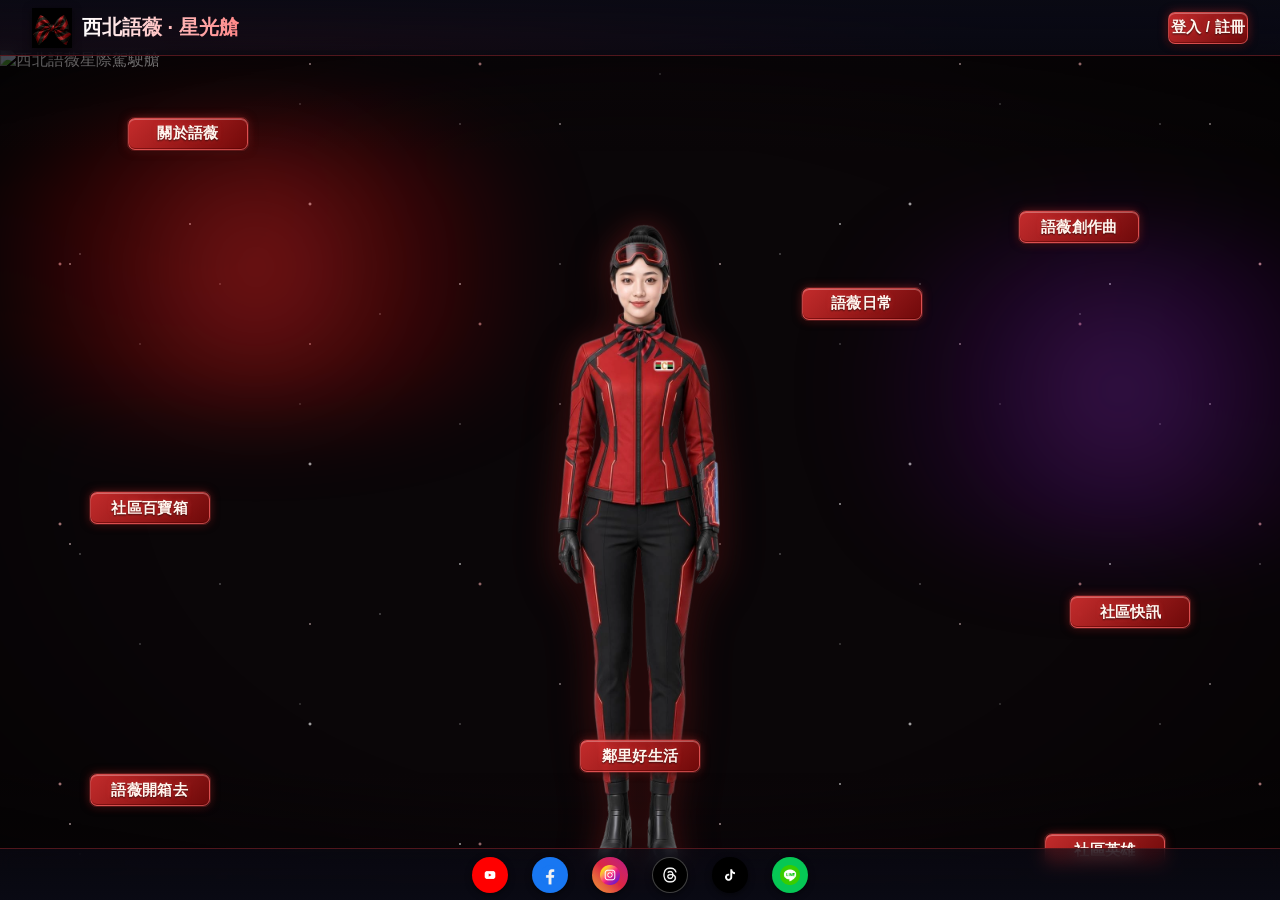
==== commit c8d84e5c: "Add files via upload" ====
--- a/index.html
+++ b/index.html
@@ -6,10 +6,10 @@
     <meta name="theme-color" content="#d32f2f">
     <meta name="apple-mobile-web-app-capable" content="yes">
     <meta name="apple-mobile-web-app-status-bar-style" content="black-translucent">
-    <meta name="apple-mobile-web-app-title" content="語薇星際艙">
+    <meta name="apple-mobile-web-app-title" content="語薇星光艙">
     <link rel="apple-touch-icon" href="assets/icon-192.png">
-    <title>西北語薇星際艙</title>
-    <link rel="stylesheet" href="css/styles.css?v=20261011-yuwei-82vh">
+    <title>西北語薇星光艙</title>
+    <link rel="stylesheet" href="css/styles.css?v=20261012-auth-enhance">
     <link rel="manifest" href="manifest.json">
 </head>
 <body>
@@ -20,7 +20,7 @@
         <div class="header-logo">
           <img class="logo-bowtie" src="assets/logo.svg" alt="西北語薇 LOGO"
                onerror="this.onerror=null;this.src='data:image/svg+xml;utf8,<svg xmlns=%22http://www.w3.org/2000/svg%22 viewBox=%220 0 64 64%22><defs><pattern id=%22s%22 patternUnits=%22userSpaceOnUse%22 width=%2212%22 height=%2212%22 patternTransform=%22rotate(45)%22><rect width=%226%22 height=%2212%22 fill=%22%23e53935%22/><rect x=%226%22 width=%226%22 height=%2212%22 fill=%22%23141414%22/></pattern></defs><path d=%22M4 18 Q20 22 30 32 Q20 42 4 46 Q14 32 4 18 Z%22 fill=%22url(%23s)%22 stroke=%22%235a0000%22 stroke-width=%221.2%22/><path d=%22M60 18 Q44 22 34 32 Q44 42 60 46 Q50 32 60 18 Z%22 fill=%22url(%23s)%22 stroke=%22%235a0000%22 stroke-width=%221.2%22/><path d=%22M26 24 L38 24 Q40 24 40 32 Q40 40 38 40 L26 40 Q24 40 24 32 Q24 24 26 24 Z%22 fill=%22url(%23s)%22 stroke=%22%235a0000%22 stroke-width=%221.2%22/></svg>'"/>
-          <span class="header-title">西北語薇 · 星際艙</span>
+          <span class="header-title">西北語薇 · 星光艙</span>
         </div>
         <div class="header-user">
           <div class="starlight-cert" id="starlightCert" style="display:none;">
@@ -102,7 +102,7 @@
             </svg>
           </div>
           <h2 class="modal-title">安裝西北語薇</h2>
-          <p class="modal-subtitle">將星際艙安裝到你的裝置，隨時與語薇展開冒險</p>
+          <p class="modal-subtitle">將星光艙安裝到你的裝置，隨時與語薇展開冒險</p>
           <ul class="pwa-features">
             <li>🚀 一鍵開啟，離線也能暢遊星際</li>
             <li>📱 全螢幕沉浸式體驗</li>
@@ -130,7 +130,28 @@
             </div>
             <div class="form-group">
               <label>密碼</label>
-              <input type="password" id="inputPassword" placeholder="至少 6 個字元" minlength="6" required/>
+              <div class="password-wrapper">
+                <input type="password" id="inputPassword" placeholder="至少 6 個字元" minlength="6" required/>
+                <button type="button" class="toggle-password" id="togglePasswordBtn" aria-label="顯示密碼">
+                  <svg class="eye-icon" viewBox="0 0 24 24" width="20" height="20" fill="none" stroke="currentColor" stroke-width="2" stroke-linecap="round" stroke-linejoin="round">
+                    <path d="M2 12s3.5-7 10-7 10 7 10 7-3.5 7-10 7-10-7-10-7z"/>
+                    <circle cx="12" cy="12" r="3"/>
+                  </svg>
+                  <svg class="eye-off-icon" viewBox="0 0 24 24" width="20" height="20" fill="none" stroke="currentColor" stroke-width="2" stroke-linecap="round" stroke-linejoin="round" style="display:none;">
+                    <path d="M17.94 17.94A10.07 10.07 0 0 1 12 20c-6.5 0-10-7-10-7a18.45 18.45 0 0 1 5.06-5.94"/>
+                    <path d="M9.9 4.24A9.12 9.12 0 0 1 12 4c6.5 0 10 7 10 7a18.5 18.5 0 0 1-2.16 3.19"/>
+                    <path d="M14.12 14.12a3 3 0 1 1-4.24-4.24"/>
+                    <line x1="2" y1="2" x2="22" y2="22"/>
+                  </svg>
+                </button>
+              </div>
+            </div>
+            <div class="form-options">
+              <label class="remember-me">
+                <input type="checkbox" id="rememberMe"/>
+                <span class="checkbox-custom"></span>
+                <span class="remember-label">記住我</span>
+              </label>
             </div>
             <button type="submit" class="btn btn-block" id="authSubmitBtn">登入</button>
           </form>
@@ -200,7 +221,7 @@
     <script>
         if ('serviceWorker' in navigator) {
             window.addEventListener('load', () => {
-                navigator.serviceWorker.register('./service-worker.js')
+                navigator.serviceWorker.register('./service-worker.js?v=v11')
                     .then(registration => {
                         console.log('Service Worker 註冊成功:', registration);
                     })
@@ -210,6 +231,6 @@
             });
         }
     </script>
-    <script src="js/app.js?v=20261011-pwa-install"></script>
+    <script src="js/app.js?v=20261012-auth-enhance"></script>
 </body>
 </html>
--- a/css/styles.css
+++ b/css/styles.css
@@ -598,6 +598,94 @@
 
 .form-group input:focus {
     border-color: var(--primary-red);
+}
+
+/* ===== 密碼欄位：顯示/隱藏切換按鈕 ===== */
+.password-wrapper {
+    position: relative;
+}
+
+.password-wrapper input {
+    padding-right: 46px;
+}
+
+.toggle-password {
+    position: absolute;
+    right: 8px;
+    top: 50%;
+    transform: translateY(-50%);
+    width: 34px;
+    height: 34px;
+    background: transparent;
+    border: none;
+    color: rgba(255,255,255,0.55);
+    cursor: pointer;
+    display: flex;
+    align-items: center;
+    justify-content: center;
+    border-radius: 8px;
+    transition: color 0.2s, background 0.2s;
+}
+
+.toggle-password:hover {
+    color: var(--primary-red);
+    background: rgba(211,47,47,0.12);
+}
+
+/* ===== 表單選項列（記住我） ===== */
+.form-options {
+    display: flex;
+    align-items: center;
+    margin-bottom: 14px;
+}
+
+.remember-me {
+    display: flex;
+    align-items: center;
+    gap: 8px;
+    cursor: pointer;
+    user-select: none;
+    font-size: 13px;
+    color: rgba(255,255,255,0.75);
+}
+
+.remember-me input[type="checkbox"] {
+    position: absolute;
+    opacity: 0;
+    width: 0;
+    height: 0;
+}
+
+.checkbox-custom {
+    width: 18px;
+    height: 18px;
+    border-radius: 5px;
+    border: 1.5px solid rgba(211,47,47,0.5);
+    background: rgba(255,255,255,0.05);
+    display: inline-flex;
+    align-items: center;
+    justify-content: center;
+    flex-shrink: 0;
+    transition: background 0.2s, border-color 0.2s;
+    position: relative;
+}
+
+.remember-me input[type="checkbox"]:checked + .checkbox-custom {
+    background: var(--primary-red);
+    border-color: var(--primary-red);
+}
+
+.remember-me input[type="checkbox"]:checked + .checkbox-custom::after {
+    content: "";
+    width: 10px;
+    height: 5px;
+    border-left: 2px solid #fff;
+    border-bottom: 2px solid #fff;
+    transform: rotate(-45deg) translate(1px, -1px);
+}
+
+.remember-me input[type="checkbox"]:focus-visible + .checkbox-custom {
+    box-shadow: 0 0 0 2px rgba(211,47,47,0.4);
 }
 
 .btn-block {
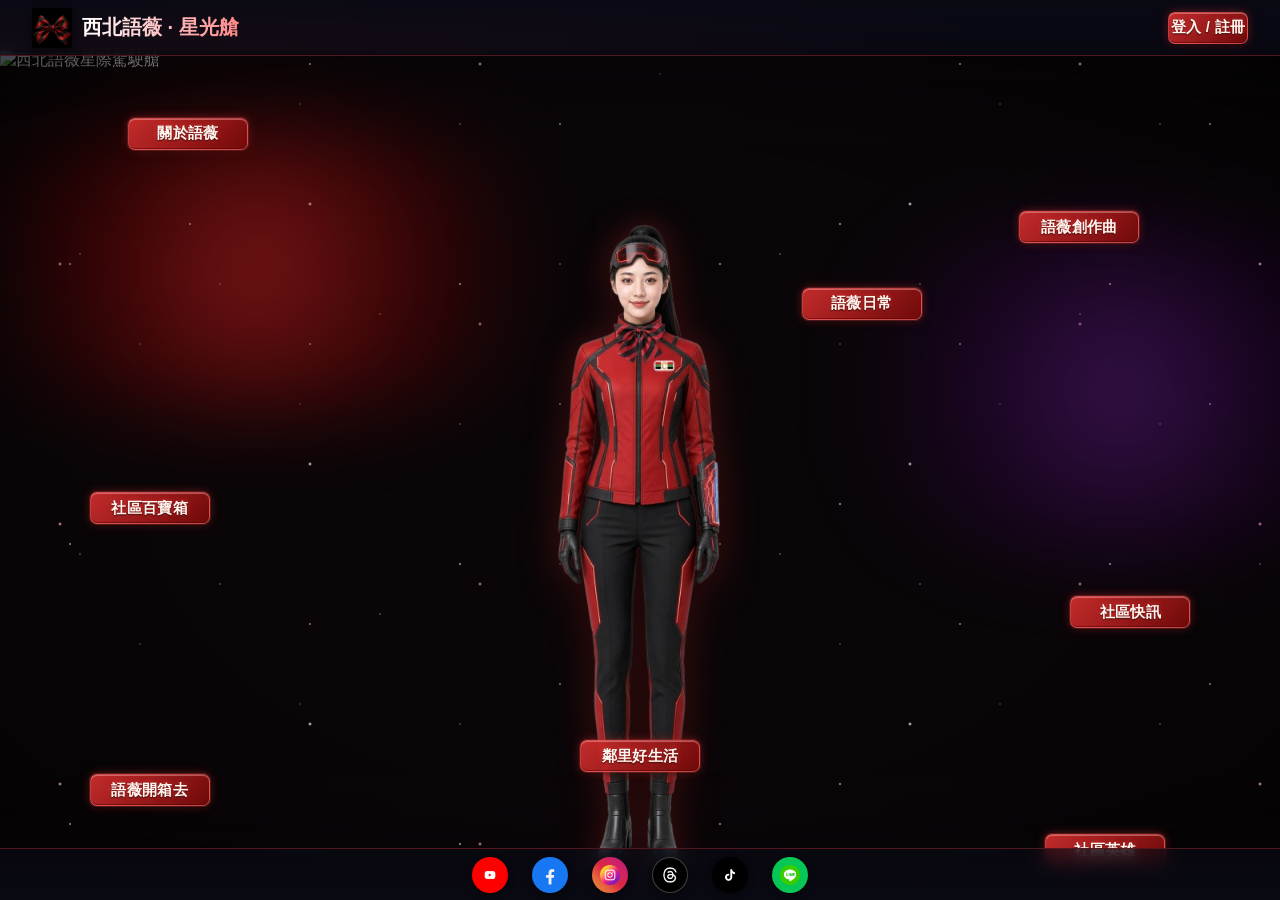
==== commit 1272564a: "Add files via upload" ====
--- a/index.html
+++ b/index.html
@@ -231,6 +231,6 @@
             });
         }
     </script>
-    <script src="js/app.js?v=20261012-auth-enhance"></script>
+    <script src="js/app.js?v=20261012-cockpit"></script>
 </body>
 </html>
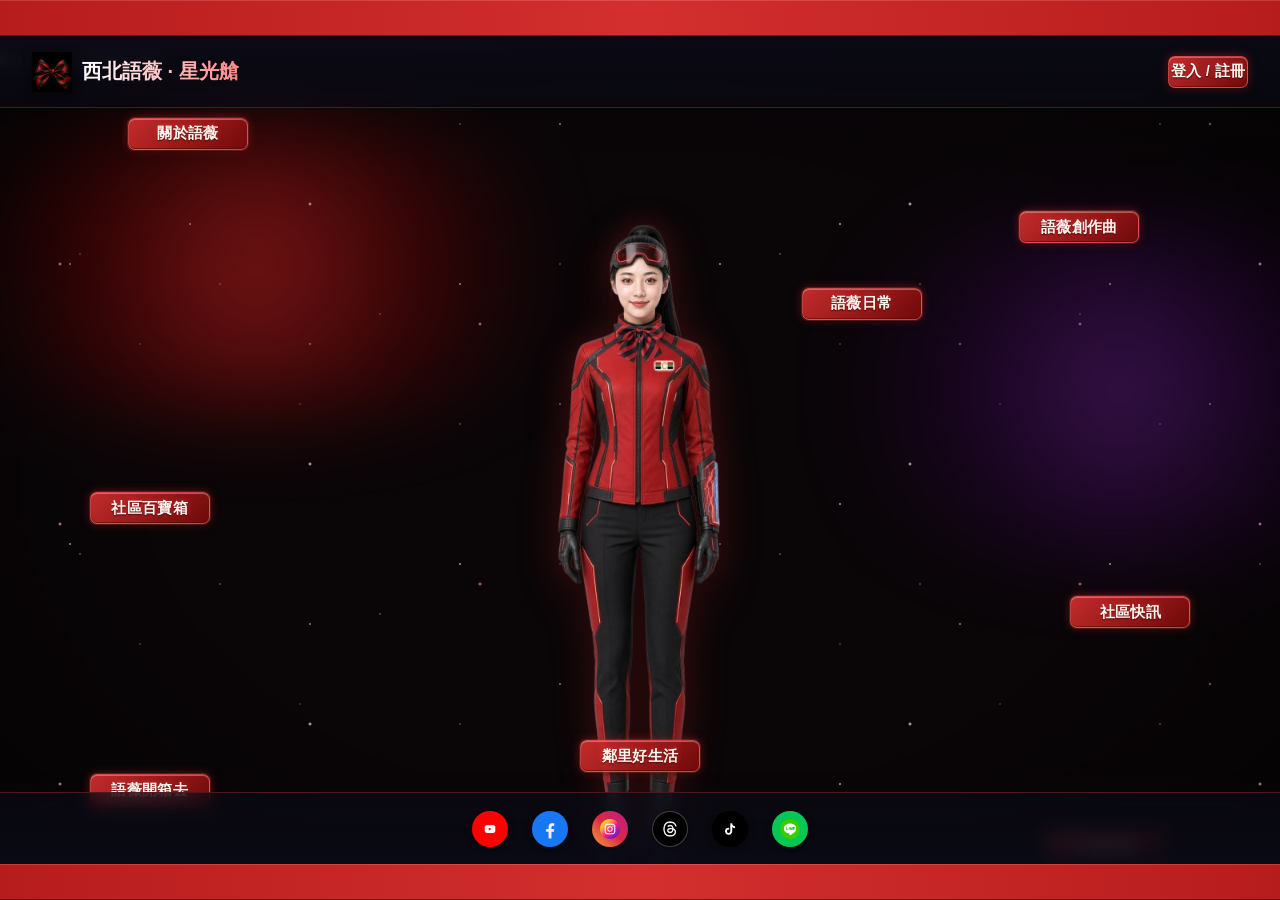
==== commit 12273cae: "Add files via upload" ====
--- a/index.html
+++ b/index.html
@@ -2,19 +2,28 @@
 <html lang="zh-Hant">
 <head>
     <meta charset="UTF-8">
-    <meta name="viewport" content="width=device-width, initial-scale=1.0">
+    <meta name="viewport" content="width=device-width, initial-scale=1.0, viewport-fit=cover">
     <meta name="theme-color" content="#d32f2f">
     <meta name="apple-mobile-web-app-capable" content="yes">
     <meta name="apple-mobile-web-app-status-bar-style" content="black-translucent">
     <meta name="apple-mobile-web-app-title" content="語薇星光艙">
     <link rel="apple-touch-icon" href="assets/icon-192.png">
     <title>西北語薇星光艙</title>
-    <link rel="stylesheet" href="css/styles.css?v=20261012-auth-enhance">
+    <link rel="stylesheet" href="css/styles.css?v=20261013-safearea">
     <link rel="manifest" href="manifest.json">
 </head>
 <body>
     <div id="app" class="app-container">
       <div class="stars-bg" id="starsBg"></div>
+      <!-- 跑馬燈上 -->
+      <div class="marquee-bar marquee-top" aria-hidden="true">
+        <div class="marquee-track">
+          <span class="marquee-item">歡迎登艦 西北語薇 · 星光艙</span>
+          <span class="marquee-item">每日登入領取 EXP 與星幣獎勵</span>
+          <span class="marquee-item">與語薇一起展開星際冒險</span>
+          <span class="marquee-item">關注社群獲得第一手消息</span>
+        </div>
+      </div>
       <!-- Header Bar -->
       <header class="header-bar">
         <div class="header-logo">
@@ -201,6 +210,15 @@
           </a>
         </div>
       </footer>
+      <!-- 跑馬燈下 -->
+      <div class="marquee-bar marquee-bottom" aria-hidden="true">
+        <div class="marquee-track">
+          <span class="marquee-item">本服務無付費功能</span>
+          <span class="marquee-item">無跨境個人資料傳輸</span>
+          <span class="marquee-item">資料僅存放於台灣地區</span>
+          <span class="marquee-item">感謝您對語薇的支持</span>
+        </div>
+      </div>
     </div>
 
     <script src="https://www.gstatic.com/firebasejs/10.7.0/firebase-app-compat.js"></script>
@@ -221,7 +239,7 @@
     <script>
         if ('serviceWorker' in navigator) {
             window.addEventListener('load', () => {
-                navigator.serviceWorker.register('./service-worker.js?v=v11')
+                navigator.serviceWorker.register('./service-worker.js?v=v13')
                     .then(registration => {
                         console.log('Service Worker 註冊成功:', registration);
                     })
--- a/css/styles.css
+++ b/css/styles.css
@@ -11,10 +11,55 @@
 }
 
 .app-container {
-    width: 100vw;
+    width: 100%;
     height: 100vh;
+    height: 100dvh;
     overflow: hidden;
     position: relative;
+    display: flex;
+    flex-direction: column;
+}
+
+/* ===== 跑馬燈列（上/下，紅色底色） ===== */
+.marquee-bar {
+    flex: 0 0 4%;
+    min-height: 28px;
+    width: 100%;
+    display: flex;
+    align-items: center;
+    overflow: hidden;
+    background: linear-gradient(90deg, #b71c1c 0%, #d32f2f 50%, #b71c1c 100%);
+    border-top: 1px solid rgba(255,255,255,0.15);
+    border-bottom: 1px solid rgba(0,0,0,0.4);
+    box-sizing: border-box;
+    position: relative;
+    z-index: 10;
+}
+.marquee-bar .marquee-track {
+    display: inline-flex;
+    align-items: center;
+    white-space: nowrap;
+    animation: marqueeScroll 28s linear infinite;
+    font-size: clamp(11px, 1.6vh, 15px);
+    color: #ffebee;
+    letter-spacing: 0.08em;
+    font-weight: 600;
+    text-shadow: 0 1px 2px rgba(0,0,0,0.5);
+    padding-left: 100%;
+}
+.marquee-bar .marquee-track .marquee-item {
+    display: inline-flex;
+    align-items: center;
+    margin-right: 4vw;
+}
+.marquee-bar .marquee-track .marquee-item::before {
+    content: "✦";
+    margin-right: 0.5vw;
+    color: #ffd54f;
+}
+@keyframes marqueeScroll {
+    0% { transform: translateX(0); }
+    100% { transform: translateX(-100%); }
 }
 
 html, body {
@@ -95,36 +140,29 @@
 }
 
 .header-bar {
-    position: fixed;
-    top: 0;
-    left: 0;
+    flex: 0 0 calc(8% + env(safe-area-inset-top, 0px));
     width: 100%;
     z-index: 9999;
     display: flex;
     align-items: center;
     justify-content: space-between;
-    padding: 1vh 3vw;
+    padding: env(safe-area-inset-top, 0px) 3vw 0 3vw;
     background: linear-gradient(180deg, rgba(10,10,20,0.97) 0%, rgba(10,10,20,0.7) 100%);
     border-bottom: 1px solid rgba(211,47,47,0.35);
     backdrop-filter: blur(8px);
     -webkit-backdrop-filter: blur(8px);
-    flex-shrink: 0;
-    height: 7vh;
-    min-height: 44px;
     box-sizing: border-box;
 }
 
 @media (min-width: 768px) {
     .header-bar {
-        height: 6vh;
-        min-height: 52px;
+        min-height: calc(52px + env(safe-area-inset-top, 0px));
     }
 }
 
 @media (min-width: 1200px) {
     .header-bar {
-        height: 5.5vh;
-        min-height: 56px;
+        min-height: calc(56px + env(safe-area-inset-top, 0px));
     }
 }
 
@@ -134,30 +172,26 @@
     gap: 10px;
 }
 
-/* ===== Footer — 社群媒體連結列（固定底部、最上層） ===== */
+/* ===== Footer — 社群媒體連結列 ===== */
 .footer-bar {
-    position: fixed;
-    bottom: 0;
-    left: 0;
+    flex: 0 0 calc(8% + env(safe-area-inset-bottom, 0px));
     width: 100%;
     z-index: 9999;
     display: flex;
     align-items: center;
     justify-content: center;
-    padding: 0.8vh 3vw;
+    padding: 0 3vw env(safe-area-inset-bottom, 0px) 3vw;
     background: linear-gradient(0deg, rgba(10,10,20,0.97) 0%, rgba(10,10,20,0.7) 100%);
     border-top: 1px solid rgba(211,47,47,0.35);
     backdrop-filter: blur(8px);
     -webkit-backdrop-filter: blur(8px);
-    height: 6.5vh;
-    min-height: 42px;
     box-sizing: border-box;
 }
 @media (min-width: 768px) {
-    .footer-bar { height: 6vh; min-height: 48px; }
+    .footer-bar { min-height: calc(48px + env(safe-area-inset-bottom, 0px)); }
 }
 @media (min-width: 1200px) {
-    .footer-bar { height: 5.5vh; min-height: 52px; }
+    .footer-bar { min-height: calc(52px + env(safe-area-inset-bottom, 0px)); }
 }
 .footer-social {
     display: flex;
@@ -348,14 +382,6 @@
     flex: 1;
     position: relative;
     overflow: hidden;
-    padding-top: 7vh;
-    padding-bottom: 6.5vh;
-}
-@media (min-width: 768px) {
-    .main-content { padding-top: 6vh; padding-bottom: 6vh; }
-}
-@media (min-width: 1200px) {
-    .main-content { padding-top: 5.5vh; padding-bottom: 5.5vh; }
 }
 
 .home-hero {
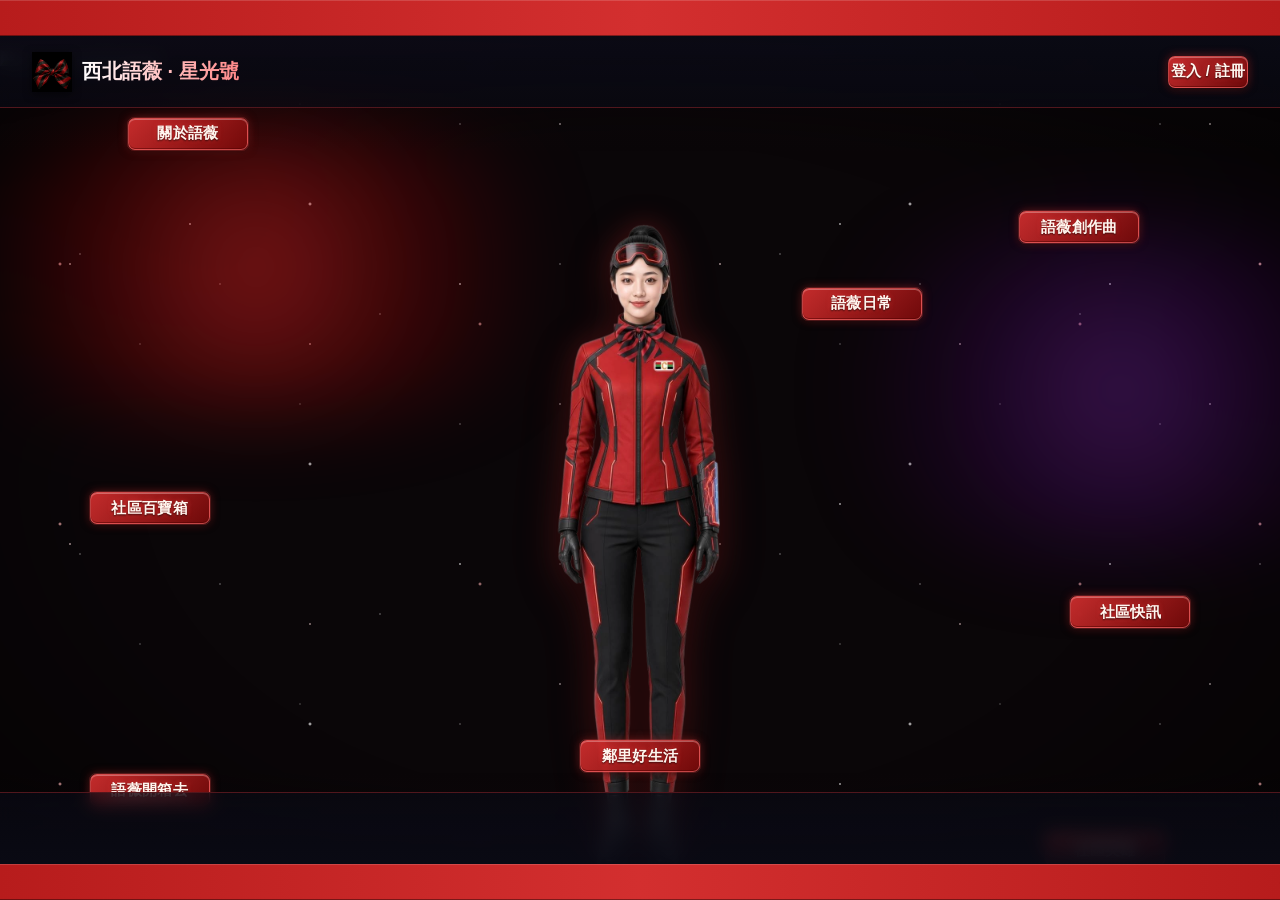
==== commit 427dc7c4: "Add files via upload" ====
--- a/index.html
+++ b/index.html
@@ -6,9 +6,9 @@
     <meta name="theme-color" content="#d32f2f">
     <meta name="apple-mobile-web-app-capable" content="yes">
     <meta name="apple-mobile-web-app-status-bar-style" content="black-translucent">
-    <meta name="apple-mobile-web-app-title" content="語薇星光艙">
+    <meta name="apple-mobile-web-app-title" content="語薇星光號">
     <link rel="apple-touch-icon" href="assets/icon-192.png">
-    <title>西北語薇星光艙</title>
+    <title>西北語薇星光號</title>
     <link rel="stylesheet" href="css/styles.css?v=20261013-safearea">
     <link rel="manifest" href="manifest.json">
 </head>
@@ -18,7 +18,7 @@
       <!-- 跑馬燈上 -->
       <div class="marquee-bar marquee-top" aria-hidden="true">
         <div class="marquee-track">
-          <span class="marquee-item">歡迎登艦 西北語薇 · 星光艙</span>
+          <span class="marquee-item">歡迎登艦 西北語薇 · 星光號</span>
           <span class="marquee-item">每日登入領取 EXP 與星幣獎勵</span>
           <span class="marquee-item">與語薇一起展開星際冒險</span>
           <span class="marquee-item">關注社群獲得第一手消息</span>
@@ -29,14 +29,9 @@
         <div class="header-logo">
           <img class="logo-bowtie" src="assets/logo.svg" alt="西北語薇 LOGO"
                onerror="this.onerror=null;this.src='data:image/svg+xml;utf8,<svg xmlns=%22http://www.w3.org/2000/svg%22 viewBox=%220 0 64 64%22><defs><pattern id=%22s%22 patternUnits=%22userSpaceOnUse%22 width=%2212%22 height=%2212%22 patternTransform=%22rotate(45)%22><rect width=%226%22 height=%2212%22 fill=%22%23e53935%22/><rect x=%226%22 width=%226%22 height=%2212%22 fill=%22%23141414%22/></pattern></defs><path d=%22M4 18 Q20 22 30 32 Q20 42 4 46 Q14 32 4 18 Z%22 fill=%22url(%23s)%22 stroke=%22%235a0000%22 stroke-width=%221.2%22/><path d=%22M60 18 Q44 22 34 32 Q44 42 60 46 Q50 32 60 18 Z%22 fill=%22url(%23s)%22 stroke=%22%235a0000%22 stroke-width=%221.2%22/><path d=%22M26 24 L38 24 Q40 24 40 32 Q40 40 38 40 L26 40 Q24 40 24 32 Q24 24 26 24 Z%22 fill=%22url(%23s)%22 stroke=%22%235a0000%22 stroke-width=%221.2%22/></svg>'"/>
-          <span class="header-title">西北語薇 · 星光艙</span>
+          <span class="header-title">西北語薇 · 星光號</span>
         </div>
         <div class="header-user">
-          <div class="starlight-cert" id="starlightCert" style="display:none;">
-            <span class="level-badge" id="userLevel">LV1 見習艙員</span>
-            <div class="exp-bar-wrap"><div class="exp-bar" id="userExpBar"></div></div>
-            <span class="coins">✦ <span id="userCoins">0</span></span>
-          </div>
           <button class="btn btn-ghost" id="installBtn" style="display:none;">↓ 安裝</button>
           <button class="btn" id="authBtn">登入 / 註冊</button>
         </div>
@@ -111,7 +106,7 @@
             </svg>
           </div>
           <h2 class="modal-title">安裝西北語薇</h2>
-          <p class="modal-subtitle">將星光艙安裝到你的裝置，隨時與語薇展開冒險</p>
+          <p class="modal-subtitle">將星光號安裝到你的裝置，隨時與語薇展開冒險</p>
           <ul class="pwa-features">
             <li>🚀 一鍵開啟，離線也能暢遊星際</li>
             <li>📱 全螢幕沉浸式體驗</li>
@@ -126,7 +121,7 @@
       <!-- Login / Register Modal -->
       <div class="modal-overlay" id="authModal">
         <div class="modal-box">
-          <h2 class="modal-title" id="authModalTitle">登入星光艙</h2>
+          <h2 class="modal-title" id="authModalTitle">登入星光號</h2>
           <p class="modal-subtitle" id="authModalSubtitle">與語薇一起展開星際冒險</p>
           <form id="authForm">
             <div class="form-group" id="nameGroup" style="display:none;">
@@ -174,6 +169,19 @@
           </div>
         </div>
       </div>
+      <!-- Logout Confirm Modal -->
+      <div class="modal-overlay" id="logoutModal">
+        <div class="modal-box">
+          <h2 class="modal-title">登出星光號</h2>
+          <p class="modal-subtitle" id="logoutUserText" style="margin-bottom:10px;"></p>
+          <p style="text-align:center;color:rgba(255,255,255,0.8);margin-bottom:20px;font-size:14px;">確定要登出嗎？</p>
+          <div class="modal-footer">
+            <button class="btn btn-ghost" type="button" id="logoutSwitchAdminBtn" style="display:none;">切換系統後台</button>
+            <button class="btn btn-ghost" type="button" id="logoutCancelBtn">取消</button>
+            <button class="btn btn-danger" type="button" id="logoutConfirmBtn">登出</button>
+          </div>
+        </div>
+      </div>
       <!-- Level Up Overlay -->
       <div class="level-up-overlay" id="levelUpOverlay">
         <div class="level-up-content">
@@ -183,6 +191,12 @@
       </div>
       <!-- Footer — 社群媒體連結列（圖示可自行更換：替換 assets/social-*.png 即可） -->
       <footer class="footer-bar">
+        <div class="starlight-cert" id="starlightCert" style="display:none;">
+          <span class="level-badge" id="userLevel">LV1 見習艙員</span>
+          <div class="exp-bar-wrap"><div class="exp-bar" id="userExpBar"></div></div>
+          <span class="coins">✦ <span id="userCoins">0</span></span>
+        </div>
+        <!-- 暫時移除社群按鈕（footer-social），日後還原請移除此註解
         <div class="footer-social">
           <a class="social-btn social-yt" href="https://www.youtube.com/@西北語薇" target="_blank" rel="noopener noreferrer" aria-label="Youtube">
             <img class="social-icon" src="assets/social-youtube.png" alt="Youtube"
@@ -209,6 +223,7 @@
                  onerror="this.onerror=null;this.src='data:image/svg+xml;utf8,<svg xmlns=%22http://www.w3.org/2000/svg%22 viewBox=%220 0 24 24%22 fill=%22%23ffffff%22><path d=%22M12 2C6.5 2 2 5.6 2 10c0 2.5 1.5 4.7 3.8 6.1-.1.5-.6 2.2-.7 2.6-.2.5.2.5.4.4.2-.1 2.4-1.6 3.3-2.2 1 .3 2.1.5 3.2.5 5.5 0 10-3.6 10-8S17.5 2 12 2zm-2 9.5c-.4 0-.7-.3-.7-.7s.3-.7.7-.7.7.3.7.7-.3.7-.7.7zm4 0c-.4 0-.7-.3-.7-.7s.3-.7.7-.7.7.3.7.7-.3.7-.7.7z%22/></svg>'"/>
           </a>
         </div>
+        暫時移除社群按鈕 結束 -->
       </footer>
       <!-- 跑馬燈下 -->
       <div class="marquee-bar marquee-bottom" aria-hidden="true">
@@ -239,7 +254,7 @@
     <script>
         if ('serviceWorker' in navigator) {
             window.addEventListener('load', () => {
-                navigator.serviceWorker.register('./service-worker.js?v=v13')
+                navigator.serviceWorker.register('./service-worker.js?v=v16')
                     .then(registration => {
                         console.log('Service Worker 註冊成功:', registration);
                     })
@@ -249,6 +264,6 @@
             });
         }
     </script>
-    <script src="js/app.js?v=20261012-cockpit"></script>
+    <script src="js/app.js?v=20261013-logoutmodal"></script>
 </body>
 </html>
--- a/css/styles.css
+++ b/css/styles.css
@@ -583,6 +583,24 @@
     border-radius: 20px;
     padding: 28px 24px;
     box-shadow: 0 30px 80px rgba(211,47,47,0.3);
+}
+
+.modal-footer {
+    display: flex;
+    justify-content: center;
+    align-items: center;
+    gap: 10px;
+    flex-wrap: wrap;
+}
+
+.btn-danger {
+    background: linear-gradient(135deg, #b71c1c, #7f0000);
+    color: #fff;
+    border: 1px solid rgba(255,120,120,0.4);
+}
+
+.btn-danger:hover {
+    background: linear-gradient(135deg, #c62828, #8e0000);
 }
 
 .modal-title {
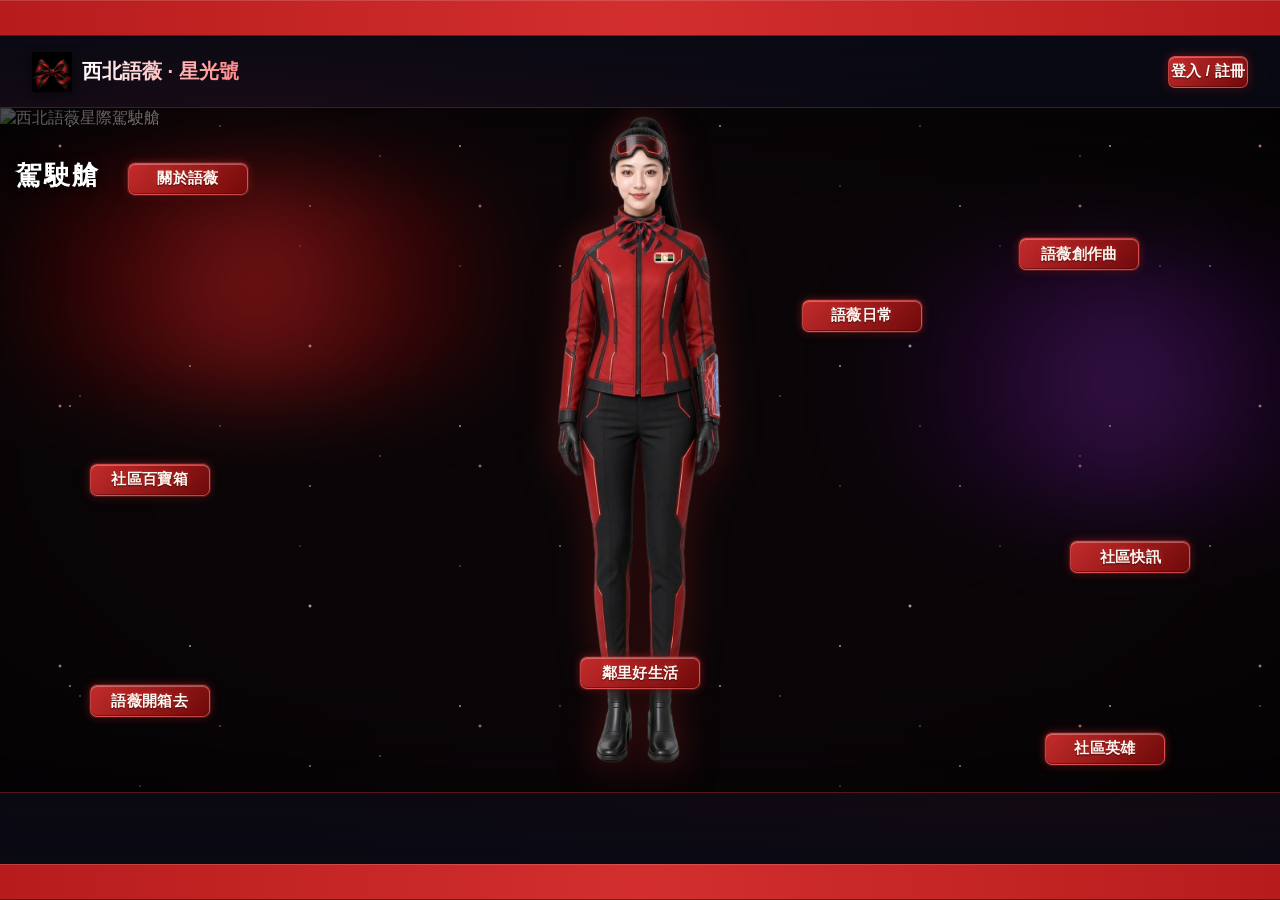
==== commit 282d61cc: "Add files via upload" ====
--- a/index.html
+++ b/index.html
@@ -9,7 +9,7 @@
     <meta name="apple-mobile-web-app-title" content="語薇星光號">
     <link rel="apple-touch-icon" href="assets/icon-192.png">
     <title>西北語薇星光號</title>
-    <link rel="stylesheet" href="css/styles.css?v=20261013-safearea">
+    <link rel="stylesheet" href="css/styles.css?v=20261013-boarding2">
     <link rel="manifest" href="manifest.json">
 </head>
 <body>
@@ -59,11 +59,15 @@
             </div>
             <div class="cockpit-vignette"></div>
           </div>
+          <!-- 駕駛艙標題（左上角白字） -->
+          <div class="cockpit-title" id="cockpitTitle">駕駛艙</div>
           <!-- 西北語薇人物 — 優先載入 assets/yuwei.png，否則 fallback 生成圖 -->
           <div class="cockpit-figures">
-            <img class="yuwei-figure" src="assets/yuwei.png" alt="西北語薇"
-                 onerror="this.onerror=null;this.src='https://coresg-normal.trae.ai/api/ide/v1/text_to_image?prompt=full%20body%20portrait%20of%20a%20young%20beautiful%20asian%20woman%20with%20long%20black%20hair%20in%20high%20ponytail%2C%20wearing%20red%20sci-fi%20goggles%20on%20forehead%2C%20red%20and%20black%20tech%20jacket%20with%20red%20black%20striped%20bow%20tie%2C%20badge%20on%20left%20chest%2C%20glowing%20device%20on%20left%20forearm%2C%20black%20pants%2C%20black%20boots%2C%20standing%20front%20view%2C%20isolated%20on%20transparent%20background%2C%20realistic%20style%2C%20high%20detail&image_size=portrait_16_9';"
-                 referrerpolicy="no-referrer" />
+            <div class="yuwei-wrap">
+              <img class="yuwei-figure" src="assets/yuwei.png" alt="西北語薇"
+                   onerror="this.onerror=null;this.src='https://coresg-normal.trae.ai/api/ide/v1/text_to_image?prompt=full%20body%20portrait%20of%20a%20young%20beautiful%20asian%20woman%20with%20long%20black%20hair%20in%20high%20ponytail%2C%20wearing%20red%20sci-fi%20goggles%20on%20forehead%2C%20red%20and%20black%20tech%20jacket%20with%20red%20black%20striped%20bow%20tie%2C%20badge%20on%20left%20chest%2C%20glowing%20device%20on%20left%20forearm%2C%20black%20pants%2C%20black%20boots%2C%20standing%20front%20view%2C%20isolated%20on%20transparent%20background%2C%20realistic%20style%2C%20high%20detail&image_size=portrait_16_9';"
+                   referrerpolicy="no-referrer" />
+            </div>
           </div>
           <div class="cockpit-hotspots">
             <button class="hotspot-btn hs-about" data-topic="about">
@@ -86,6 +90,59 @@
           <!-- 舊元素保留以防止 JS 報錯，但 CSS 強制隱藏 -->
           <div class="home-hero" style="display:none"></div>
           <div class="menu-3d-wrap" style="display:none"><div class="menu-3d-grid" id="menuGrid"></div></div>
+        </section>
+        <!-- 登艦入口（由左側滑入的子頁面） -->
+        <section class="page boarding-page" id="page-boarding" data-level="0">
+          <div class="boarding-bg">
+            <div class="airlock-door">
+              <div class="door-frame"></div>
+              <div class="door-panel door-left"></div>
+              <div class="door-panel door-right"></div>
+              <div class="door-glow"></div>
+            </div>
+            <div class="boarding-vignette"></div>
+          </div>
+          <div class="boarding-header">
+            <button class="back-btn" id="boardingBackBtn" aria-label="返回">←</button>
+            <h2 class="boarding-title">登艦入口</h2>
+          </div>
+          <div class="boarding-content">
+            <!-- 星光證（1:1 艙員識別證） -->
+            <div class="starlight-card" id="starlightCard">
+              <div class="card-header">
+                <span class="card-logo">✦ 星光號</span>
+                <span class="card-id-label">艙員識別證</span>
+              </div>
+              <div class="card-photo">
+                <img id="cardPhoto" src="" alt="大頭照" onerror="this.onerror=null;this.style.display='none';this.parentElement.querySelector('.photo-placeholder').style.display='flex';" />
+                <div class="photo-placeholder" style="display:none;">👤</div>
+              </div>
+              <div class="card-name" id="cardName">艙員暱稱</div>
+              <div class="card-member-no">
+                <span class="label">艙員編號</span>
+                <span class="value" id="cardMemberNo">--</span>
+              </div>
+              <div class="card-qr">
+                <div id="cardQrCanvas"></div>
+              </div>
+              <div class="card-level">
+                <span class="level-code" id="cardLevelCode">LV1</span>
+                <span class="level-name" id="cardLevelName">見習勤務員</span>
+              </div>
+            </div>
+            <!-- 識別證外：星點與星幣 -->
+            <div class="card-stats">
+              <div class="stat-item">
+                <span class="stat-label">星點</span>
+                <span class="stat-value" id="cardExp">0</span>
+              </div>
+              <div class="stat-divider"></div>
+              <div class="stat-item">
+                <span class="stat-label">星幣</span>
+                <span class="stat-value" id="cardCoins">0</span>
+              </div>
+            </div>
+          </div>
         </section>
         <!-- Sub pages will be injected via JS -->
       </main>
@@ -189,12 +246,15 @@
           <div class="level-up-title" id="levelUpTitle">升級為見習艙員</div>
         </div>
       </div>
+      <!-- 自訂 Toast 提示 -->
+      <div class="toast-container" id="toastContainer"></div>
       <!-- Footer — 社群媒體連結列（圖示可自行更換：替換 assets/social-*.png 即可） -->
       <footer class="footer-bar">
         <div class="starlight-cert" id="starlightCert" style="display:none;">
           <span class="level-badge" id="userLevel">LV1 見習艙員</span>
           <div class="exp-bar-wrap"><div class="exp-bar" id="userExpBar"></div></div>
           <span class="coins">✦ <span id="userCoins">0</span></span>
+          <div class="level-apply-tip" id="levelApplyTip" style="display:none;"></div>
         </div>
         <!-- 暫時移除社群按鈕（footer-social），日後還原請移除此註解
         <div class="footer-social">
@@ -239,6 +299,20 @@
     <script src="https://www.gstatic.com/firebasejs/10.7.0/firebase-app-compat.js"></script>
     <script src="https://www.gstatic.com/firebasejs/10.7.0/firebase-auth-compat.js"></script>
     <script src="https://www.gstatic.com/firebasejs/10.7.0/firebase-firestore-compat.js"></script>
+    <script src="https://cdnjs.cloudflare.com/ajax/libs/qrcodejs/1.0.0/qrcode.min.js"></script>
+    <script>
+        // PWA 重新整理時 100dvh 可能計算錯誤，用 window.innerHeight 強制正確高度
+        (function () {
+            function setAppHeight() {
+                document.documentElement.style.setProperty('--app-height', window.innerHeight + 'px');
+            }
+            setAppHeight();
+            window.addEventListener('resize', setAppHeight);
+            window.addEventListener('orientationchange', setAppHeight);
+            // PWA 重新整理後延遲再校正一次，避開 dvh 暫時錯誤
+            window.addEventListener('load', function () { setTimeout(setAppHeight, 100); setTimeout(setAppHeight, 500); });
+        })();
+    </script>
     <script>
         const firebaseConfig = {
             apiKey: "AIzaSyAH3dKwLLlg5-5jPwEbIZ2WKP41TaV68EY",
@@ -254,7 +328,7 @@
     <script>
         if ('serviceWorker' in navigator) {
             window.addEventListener('load', () => {
-                navigator.serviceWorker.register('./service-worker.js?v=v16')
+                navigator.serviceWorker.register('./service-worker.js?v=v33')
                     .then(registration => {
                         console.log('Service Worker 註冊成功:', registration);
                     })
@@ -264,6 +338,6 @@
             });
         }
     </script>
-    <script src="js/app.js?v=20261013-logoutmodal"></script>
+    <script src="js/app.js?v=20261013-boarding2"></script>
 </body>
 </html>
--- a/css/styles.css
+++ b/css/styles.css
@@ -13,7 +13,7 @@
 .app-container {
     width: 100%;
     height: 100vh;
-    height: 100dvh;
+    height: var(--app-height, 100dvh);
     overflow: hidden;
     position: relative;
     display: flex;
@@ -66,6 +66,9 @@
     font-family: "Microsoft JhengHei", "PingFang TC", sans-serif;
     background: var(--dark-bg);
     color: #fff;
+    height: 100%;
+    overflow: hidden;
+    overscroll-behavior: none;
     -webkit-overflow-scrolling: touch;
 }
 
@@ -378,8 +381,34 @@
     font-size: 13px;
 }
 
+.level-apply-tip {
+    display: flex;
+    align-items: center;
+    gap: 6px;
+}
+.apply-btn {
+    background: linear-gradient(90deg, var(--primary-red), #ff6f6f);
+    color: #fff;
+    border: none;
+    border-radius: 10px;
+    padding: 3px 12px;
+    font-size: 12px;
+    font-weight: 700;
+    cursor: pointer;
+}
+.apply-pending {
+    color: #ffeb3b;
+    font-size: 12px;
+    font-weight: 600;
+}
+.apply-rejected {
+    color: #ff8a80;
+    font-size: 12px;
+}
+
 .main-content {
     flex: 1;
+    min-height: 0;
     position: relative;
     overflow: hidden;
 }
@@ -876,6 +905,39 @@
         transform: translateY(-80px) scale(0.9);
     }
 }
+
+/* ===== Toast 提示 ===== */
+.toast-container {
+    position: fixed;
+    top: 80px;
+    left: 50%;
+    transform: translateX(-50%);
+    z-index: 200;
+    display: flex;
+    flex-direction: column;
+    gap: 8px;
+    pointer-events: none;
+}
+.toast {
+    padding: 10px 18px;
+    border-radius: 22px;
+    background: rgba(26,26,46,0.92);
+    color: #fff;
+    font-size: 14px;
+    box-shadow: 0 6px 24px rgba(0,0,0,0.4);
+    border: 1px solid rgba(211,47,47,0.4);
+    opacity: 0;
+    transform: translateY(-10px);
+    transition: opacity .25s ease, transform .25s ease;
+    max-width: 86vw;
+    text-align: center;
+}
+.toast.show {
+    opacity: 1;
+    transform: translateY(0);
+}
+.toast-success { border-color: rgba(76,175,80,0.6); }
+.toast-error { border-color: rgba(211,47,47,0.7); }
 
 @media (min-width: 768px) {
     .menu-3d-grid {
@@ -1078,20 +1140,14 @@
    COCKPIT REAL BG (v3 - 真實圖片背景 + 8 熱區)
    ======================================================= */
 #page-home.cockpit-page {
-  position: fixed;
-  top: 7vh; left: 0;
+  position: absolute;
+  inset: 0;
   padding: 0 !important;
   margin: 0 !important;
-  width: 100vw;
-  height: 93vh;
+  width: 100%;
+  height: 100%;
   background: #0a0608;
   overflow: hidden;
-}
-@media (min-width: 768px) {
-  #page-home.cockpit-page { top: 6vh; height: 94vh; }
-}
-@media (min-width: 1200px) {
-  #page-home.cockpit-page { top: 5.5vh; height: 94.5vh; }
 }
 #page-home.cockpit-page .home-hero,
 #page-home.cockpit-page .menu-3d-wrap {
@@ -1254,14 +1310,32 @@
   height: 100%;
   z-index: 2;
   pointer-events: none;
-  display: flex;
-  align-items: flex-end;
-  justify-content: center;
   overflow: hidden;
 }
-.yuwei-figure {
+.cockpit-title {
+  position: absolute;
+  top: 50px;
+  left: 16px;
+  color: #fff;
+  font-size: clamp(18px, 5vw, 26px);
+  font-weight: 800;
+  text-shadow: 0 1px 4px rgba(0,0,0,0.9), 0 0 10px rgba(0,0,0,0.6);
+  z-index: 10;
+  pointer-events: none;
+  letter-spacing: 2px;
+  user-select: none;
+}
+.yuwei-wrap {
+  position: absolute;
+  bottom: 0;
+  left: 50%;
+  transform: translateX(-50%);
   height: clamp(62vh, 72vh, 82vh);
   max-height: 82vh;
+  pointer-events: none;
+}
+.yuwei-figure {
+  height: 100%;
   width: auto;
   object-fit: contain;
   object-position: center bottom;
@@ -1270,20 +1344,33 @@
   -webkit-user-drag: none;
   filter: drop-shadow(0 10px 18px rgba(0,0,0,0.65)) drop-shadow(0 0 12px rgba(211,47,47,0.35));
   animation: yuweiFloat 5s ease-in-out infinite;
-  transform-origin: center bottom;
+}
+/* 前台自訂圖片（只顯示，不可拖曳） */
+.cockpit-custom-img {
+  position: absolute;
+  transform: translate(-50%, -50%);
+  pointer-events: none;
+  z-index: 3;
+}
+.cockpit-custom-img img {
+  display: block;
+  width: 100%;
+  height: auto;
+  border-radius: 6px;
+  box-shadow: 0 2px 8px rgba(0,0,0,0.6);
 }
 @keyframes yuweiFloat {
   0%, 100% { transform: translateY(0); }
   50%      { transform: translateY(-6px); }
 }
 @media (min-width: 768px) {
-  .yuwei-figure { height: clamp(64vh, 74vh, 82vh); }
+  .yuwei-wrap { height: clamp(64vh, 74vh, 82vh); }
 }
 @media (min-width: 1200px) {
-  .yuwei-figure { height: clamp(66vh, 76vh, 82vh); }
+  .yuwei-wrap { height: clamp(66vh, 76vh, 82vh); }
 }
 @media (max-width: 360px) {
-  .yuwei-figure { height: clamp(56vh, 64vh, 74vh); }
+  .yuwei-wrap { height: clamp(56vh, 64vh, 74vh); }
 }
 .cockpit-hotspots {
   position: absolute;
@@ -1481,6 +1568,311 @@
   .hs-hero     { bottom: 1%;  right: 3%; }
 }
 
+/* =======================================================
+   登艦入口（Boarding Entrance）— 星際船艙氣閘門
+   ======================================================= */
+.boarding-page {
+  position: absolute;
+  inset: 0;
+  width: 100%;
+  height: 100%;
+  display: none;
+  flex-direction: column;
+  background: #050510;
+  overflow: hidden;
+  z-index: 50;
+}
+.boarding-page.active {
+  display: flex;
+  animation: slideInFromLeft 0.45s cubic-bezier(.2,.8,.2,1);
+}
+@keyframes slideInFromLeft {
+  0% { transform: translateX(-100%); }
+  100% { transform: translateX(0); }
+}
+.boarding-page.leaving {
+  animation: slideOutToLeft 0.35s cubic-bezier(.4,0,.8,.2);
+}
+@keyframes slideOutToLeft {
+  0% { transform: translateX(0); }
+  100% { transform: translateX(-100%); }
+}
+
+/* 氣閘門背景 */
+.boarding-bg {
+  position: absolute;
+  inset: 0;
+  z-index: 0;
+  overflow: hidden;
+  background:
+    radial-gradient(ellipse at 50% 40%, rgba(211,47,47,0.18) 0%, transparent 55%),
+    linear-gradient(180deg, #0a0a18 0%, #0f0a14 45%, #0a0a18 100%);
+}
+.airlock-door {
+  position: absolute;
+  left: 50%;
+  top: 50%;
+  transform: translate(-50%, -50%);
+  width: min(82vw, 420px);
+  height: min(82vw, 420px);
+  max-height: 60vh;
+}
+.door-frame {
+  position: absolute;
+  inset: 0;
+  border: 3px solid rgba(211,47,47,0.55);
+  border-radius: 50% / 38%;
+  box-shadow:
+    inset 0 0 40px rgba(211,47,47,0.25),
+    0 0 60px rgba(211,47,47,0.18);
+  background:
+    radial-gradient(ellipse at 50% 50%, rgba(40,10,15,0.6) 0%, rgba(10,5,12,0.9) 70%),
+    repeating-linear-gradient(
+      0deg,
+      transparent 0px,
+      transparent 14px,
+      rgba(211,47,47,0.06) 14px,
+      rgba(211,47,47,0.06) 16px
+    );
+}
+.door-panel {
+  position: absolute;
+  top: 12%;
+  width: 44%;
+  height: 76%;
+  background: linear-gradient(90deg, rgba(30,30,45,0.9), rgba(20,15,25,0.85));
+  border: 1px solid rgba(211,47,47,0.3);
+  z-index: 1;
+}
+.door-left {
+  left: 6%;
+  border-radius: 60% 8% 8% 60% / 50% 12% 12% 50%;
+  transform-origin: right center;
+  animation: doorLeftOpen 2.2s ease-out forwards;
+}
+.door-right {
+  right: 6%;
+  border-radius: 8% 60% 60% 8% / 12% 50% 50% 12%;
+  transform-origin: left center;
+  animation: doorRightOpen 2.2s ease-out forwards;
+}
+@keyframes doorLeftOpen {
+  0% { transform: translateX(0); }
+  100% { transform: translateX(-70%); opacity: 0.3; }
+}
+@keyframes doorRightOpen {
+  0% { transform: translateX(0); }
+  100% { transform: translateX(70%); opacity: 0.3; }
+}
+.door-glow {
+  position: absolute;
+  inset: 20% 30%;
+  background: radial-gradient(ellipse at center, rgba(255,200,180,0.25) 0%, rgba(211,47,47,0.1) 50%, transparent 80%);
+  filter: blur(20px);
+  animation: doorGlowPulse 3s ease-in-out infinite;
+}
+@keyframes doorGlowPulse {
+  0%, 100% { opacity: 0.6; }
+  50% { opacity: 1; }
+}
+.boarding-vignette {
+  position: absolute;
+  inset: 0;
+  pointer-events: none;
+  background: radial-gradient(ellipse at center, transparent 40%, rgba(0,0,0,0.7) 100%);
+}
+
+/* 登艦入口頁首 */
+.boarding-header {
+  position: relative;
+  z-index: 5;
+  display: flex;
+  align-items: center;
+  gap: 12px;
+  padding: 14px 16px;
+}
+.boarding-title {
+  font-size: clamp(18px, 4vw, 24px);
+  font-weight: 700;
+  color: #ff8a80;
+  letter-spacing: 2px;
+  text-shadow: 0 0 12px rgba(211,47,47,0.5);
+}
+
+/* 內容區 */
+.boarding-content {
+  position: relative;
+  z-index: 5;
+  flex: 1;
+  display: flex;
+  flex-direction: column;
+  align-items: center;
+  justify-content: center;
+  gap: 18px;
+  padding: 8px 16px 24px;
+}
+
+/* ===== 星光證（1:1 艙員識別證） ===== */
+.starlight-card {
+  position: relative;
+  width: min(72vw, 320px);
+  aspect-ratio: 1 / 1;
+  max-height: 56vh;
+  background: linear-gradient(145deg, #1a1420 0%, #0f0a16 50%, #1a1018 100%);
+  border: 2px solid rgba(211,47,47,0.6);
+  border-radius: 20px;
+  padding: 14px;
+  display: flex;
+  flex-direction: column;
+  align-items: center;
+  box-shadow:
+    0 0 30px rgba(211,47,47,0.3),
+    inset 0 0 20px rgba(211,47,47,0.08);
+  box-sizing: border-box;
+}
+.starlight-card::before {
+  content: "";
+  position: absolute;
+  inset: 4px;
+  border: 1px solid rgba(211,47,47,0.25);
+  border-radius: 16px;
+  pointer-events: none;
+}
+.card-header {
+  width: 100%;
+  display: flex;
+  justify-content: space-between;
+  align-items: center;
+  margin-bottom: 6px;
+}
+.card-logo {
+  color: #ff8a80;
+  font-weight: 800;
+  font-size: clamp(12px, 2.6vw, 15px);
+  letter-spacing: 1px;
+}
+.card-id-label {
+  color: rgba(255,255,255,0.5);
+  font-size: clamp(9px, 1.8vw, 11px);
+  letter-spacing: 1px;
+}
+.card-photo {
+  width: 30%;
+  aspect-ratio: 1 / 1;
+  border-radius: 12px;
+  overflow: hidden;
+  border: 2px solid rgba(211,47,47,0.5);
+  background: rgba(0,0,0,0.4);
+  display: flex;
+  align-items: center;
+  justify-content: center;
+  margin-bottom: 4px;
+}
+.card-photo img {
+  width: 100%;
+  height: 100%;
+  object-fit: cover;
+}
+.photo-placeholder {
+  font-size: clamp(24px, 6vw, 36px);
+  color: rgba(255,255,255,0.3);
+}
+.card-name {
+  font-size: clamp(14px, 3.2vw, 18px);
+  font-weight: 700;
+  color: #fff;
+  text-align: center;
+  margin-bottom: 3px;
+  text-shadow: 0 0 8px rgba(211,47,47,0.4);
+}
+.card-member-no {
+  display: flex;
+  gap: 6px;
+  align-items: center;
+  margin-bottom: 4px;
+}
+.card-member-no .label {
+  font-size: clamp(9px, 1.8vw, 11px);
+  color: rgba(255,255,255,0.5);
+}
+.card-member-no .value {
+  font-size: clamp(13px, 2.8vw, 16px);
+  font-weight: 700;
+  color: #ffd54f;
+  letter-spacing: 1px;
+}
+.card-qr {
+  width: 28%;
+  aspect-ratio: 1 / 1;
+  background: #fff;
+  border-radius: 6px;
+  padding: 4px;
+  display: flex;
+  align-items: center;
+  justify-content: center;
+  margin-bottom: 4px;
+  box-shadow: 0 0 10px rgba(0,0,0,0.4);
+}
+.card-qr canvas {
+  width: 100% !important;
+  height: 100% !important;
+  display: block;
+}
+.card-level {
+  display: flex;
+  gap: 8px;
+  align-items: center;
+}
+.card-level .level-code {
+  font-size: clamp(11px, 2.4vw, 14px);
+  font-weight: 800;
+  color: #ff8a80;
+}
+.card-level .level-name {
+  font-size: clamp(10px, 2.2vw, 13px);
+  color: rgba(255,255,255,0.75);
+}
+
+/* 識別證外：星點與星幣 */
+.card-stats {
+  display: flex;
+  align-items: center;
+  gap: 20px;
+  background: rgba(211,47,47,0.12);
+  border: 1px solid rgba(211,47,47,0.35);
+  border-radius: 14px;
+  padding: 8px 18px;
+}
+.stat-item {
+  display: flex;
+  flex-direction: column;
+  align-items: center;
+  gap: 2px;
+}
+.stat-label {
+  font-size: clamp(10px, 2vw, 12px);
+  color: rgba(255,255,255,0.55);
+  letter-spacing: 1px;
+}
+.stat-value {
+  font-size: clamp(15px, 3vw, 19px);
+  font-weight: 800;
+  color: #ffd54f;
+}
+.stat-divider {
+  width: 1px;
+  height: 26px;
+  background: rgba(255,255,255,0.2);
+}
+
+/* 未登入提示 */
+.boarding-login-hint {
+  color: rgba(255,255,255,0.7);
+  font-size: clamp(13px, 2.6vw, 16px);
+  text-align: center;
+  padding: 20px;
+}
+
 /* ===== PWA 安裝提示 Modal ===== */
 #pwaInstallModal {
   display: none;
